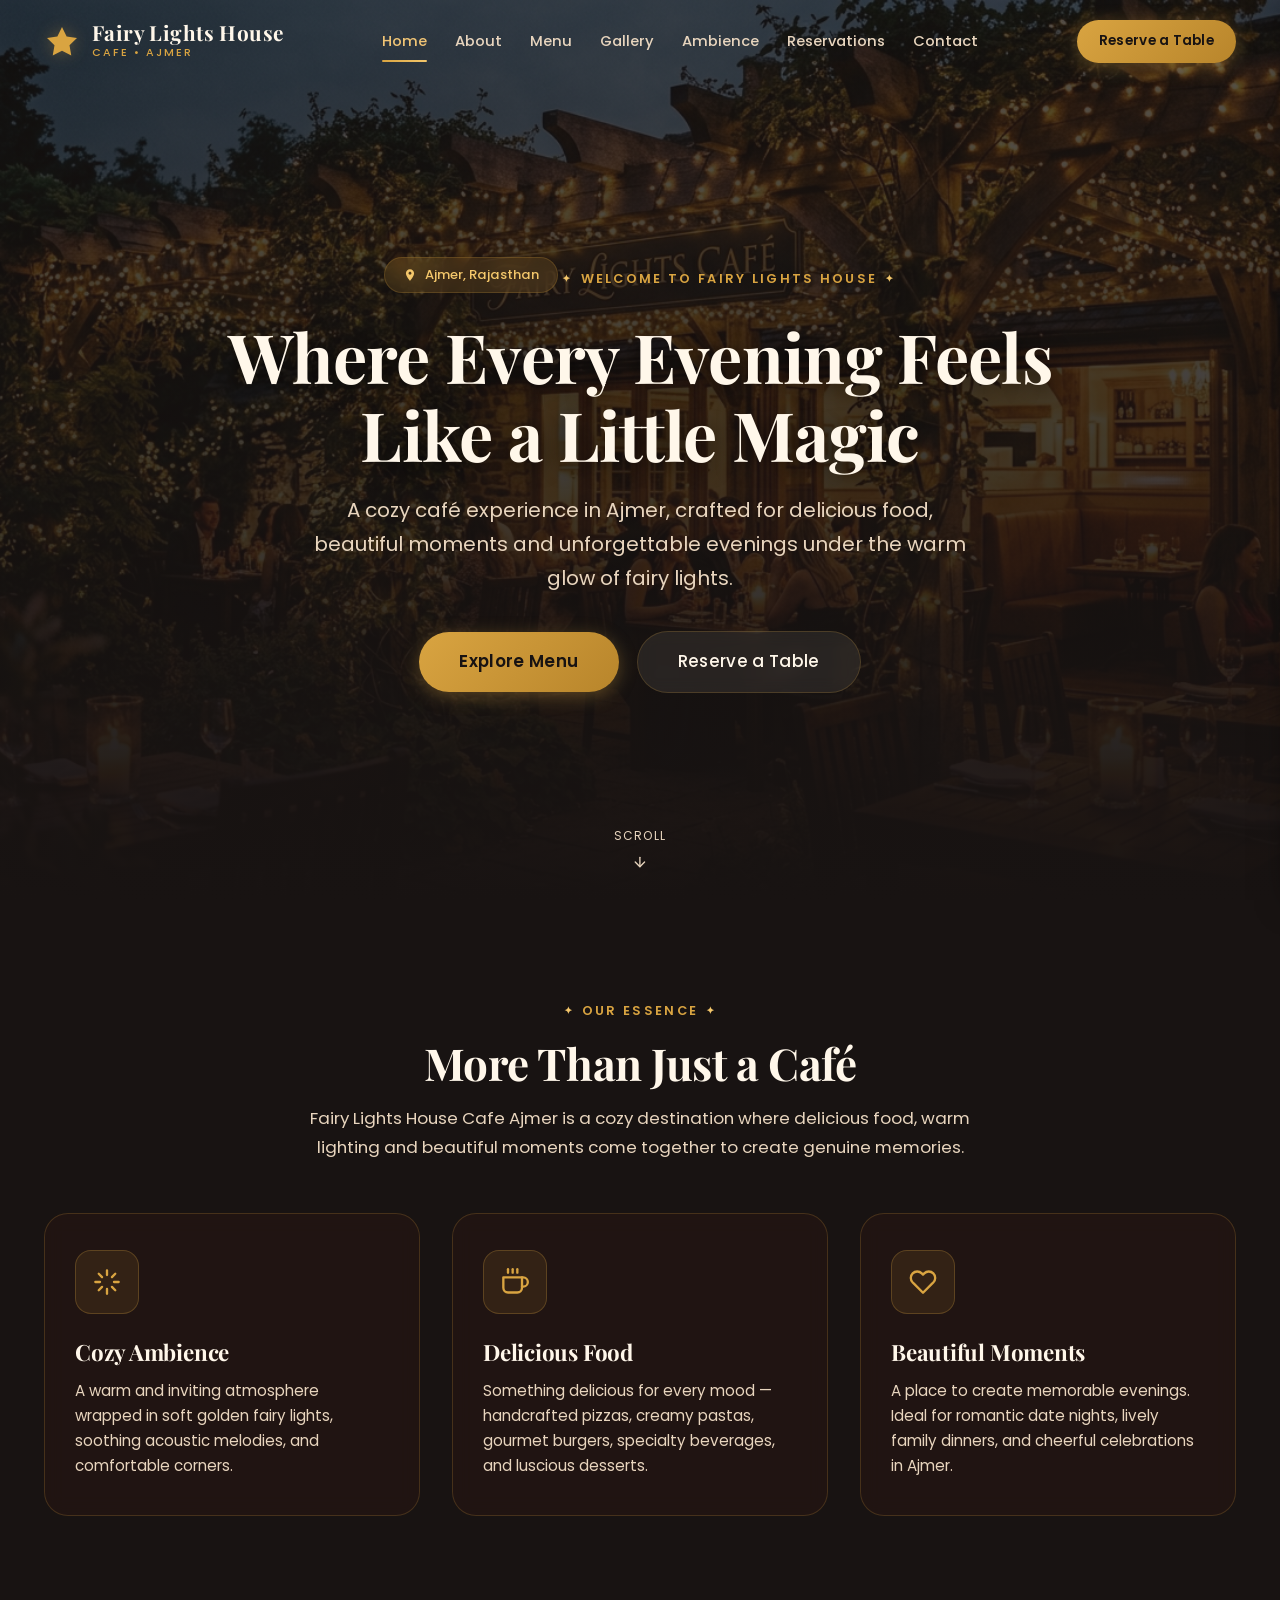
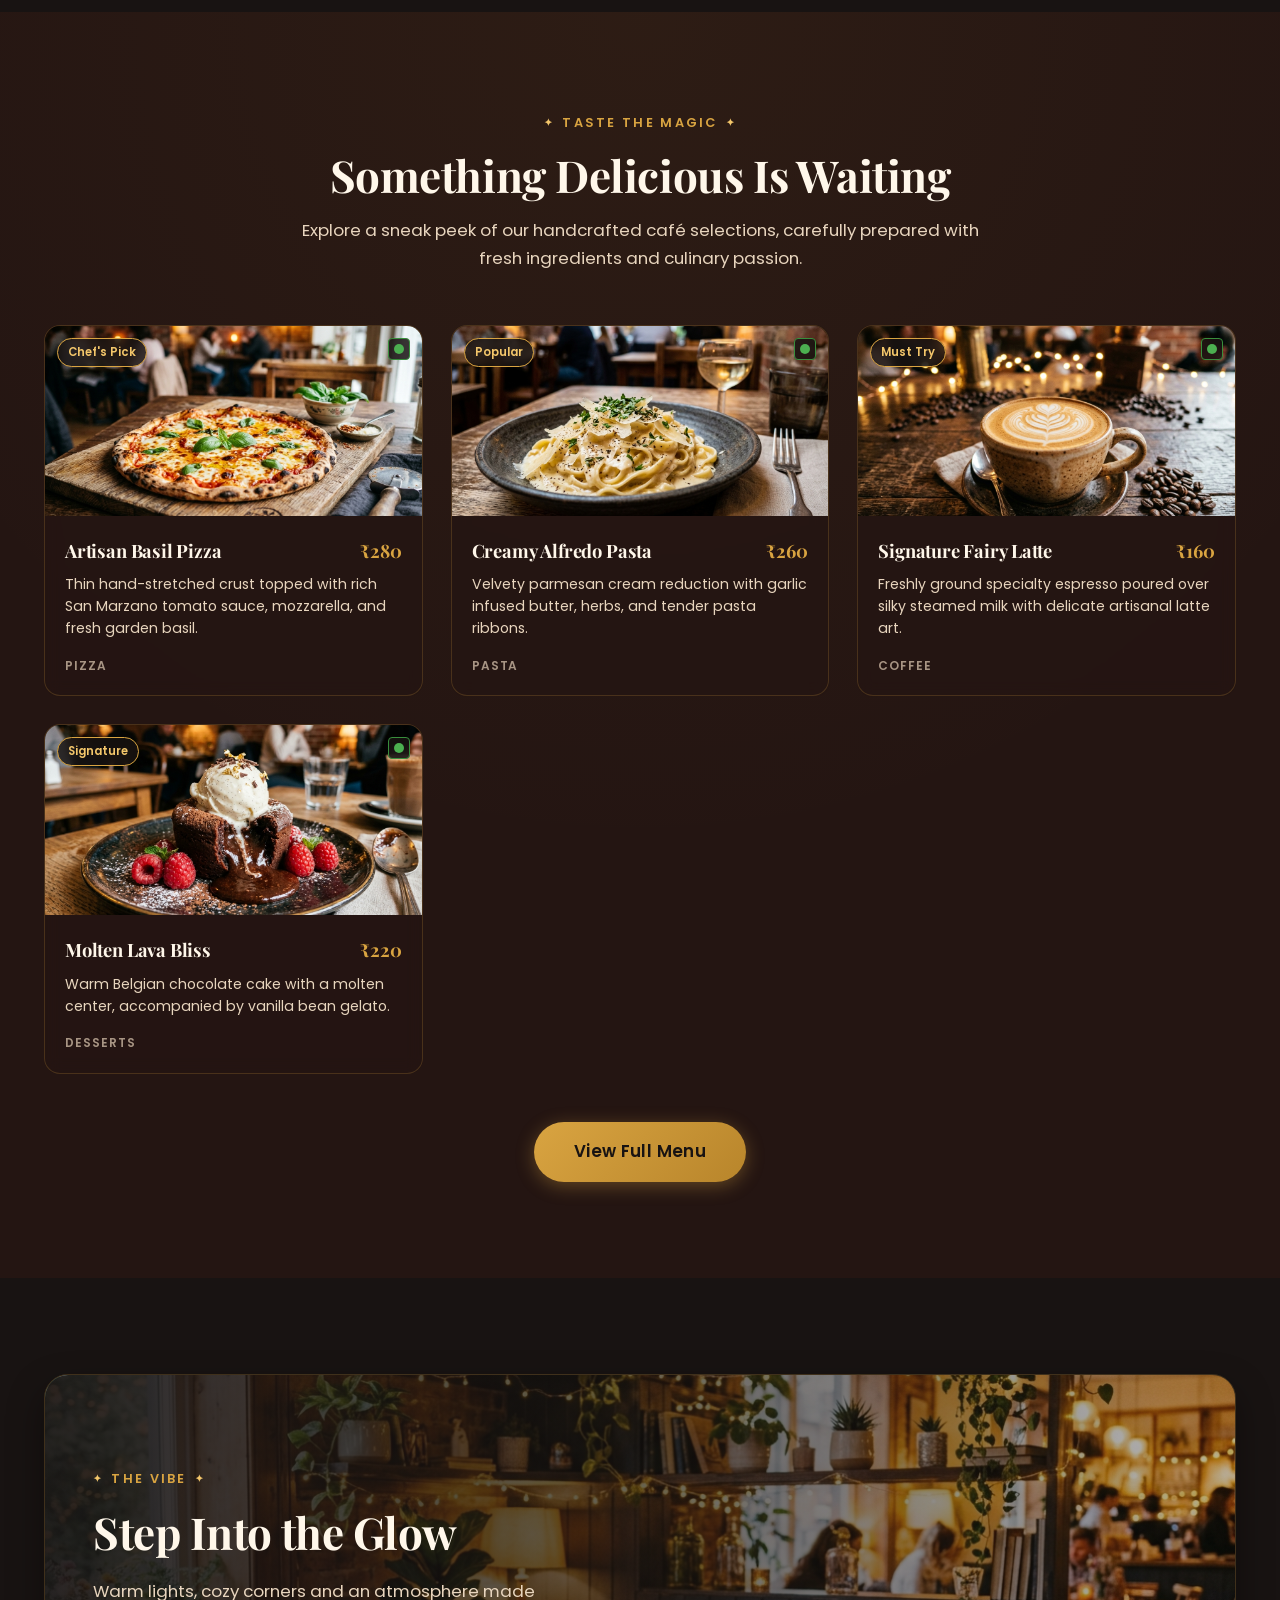
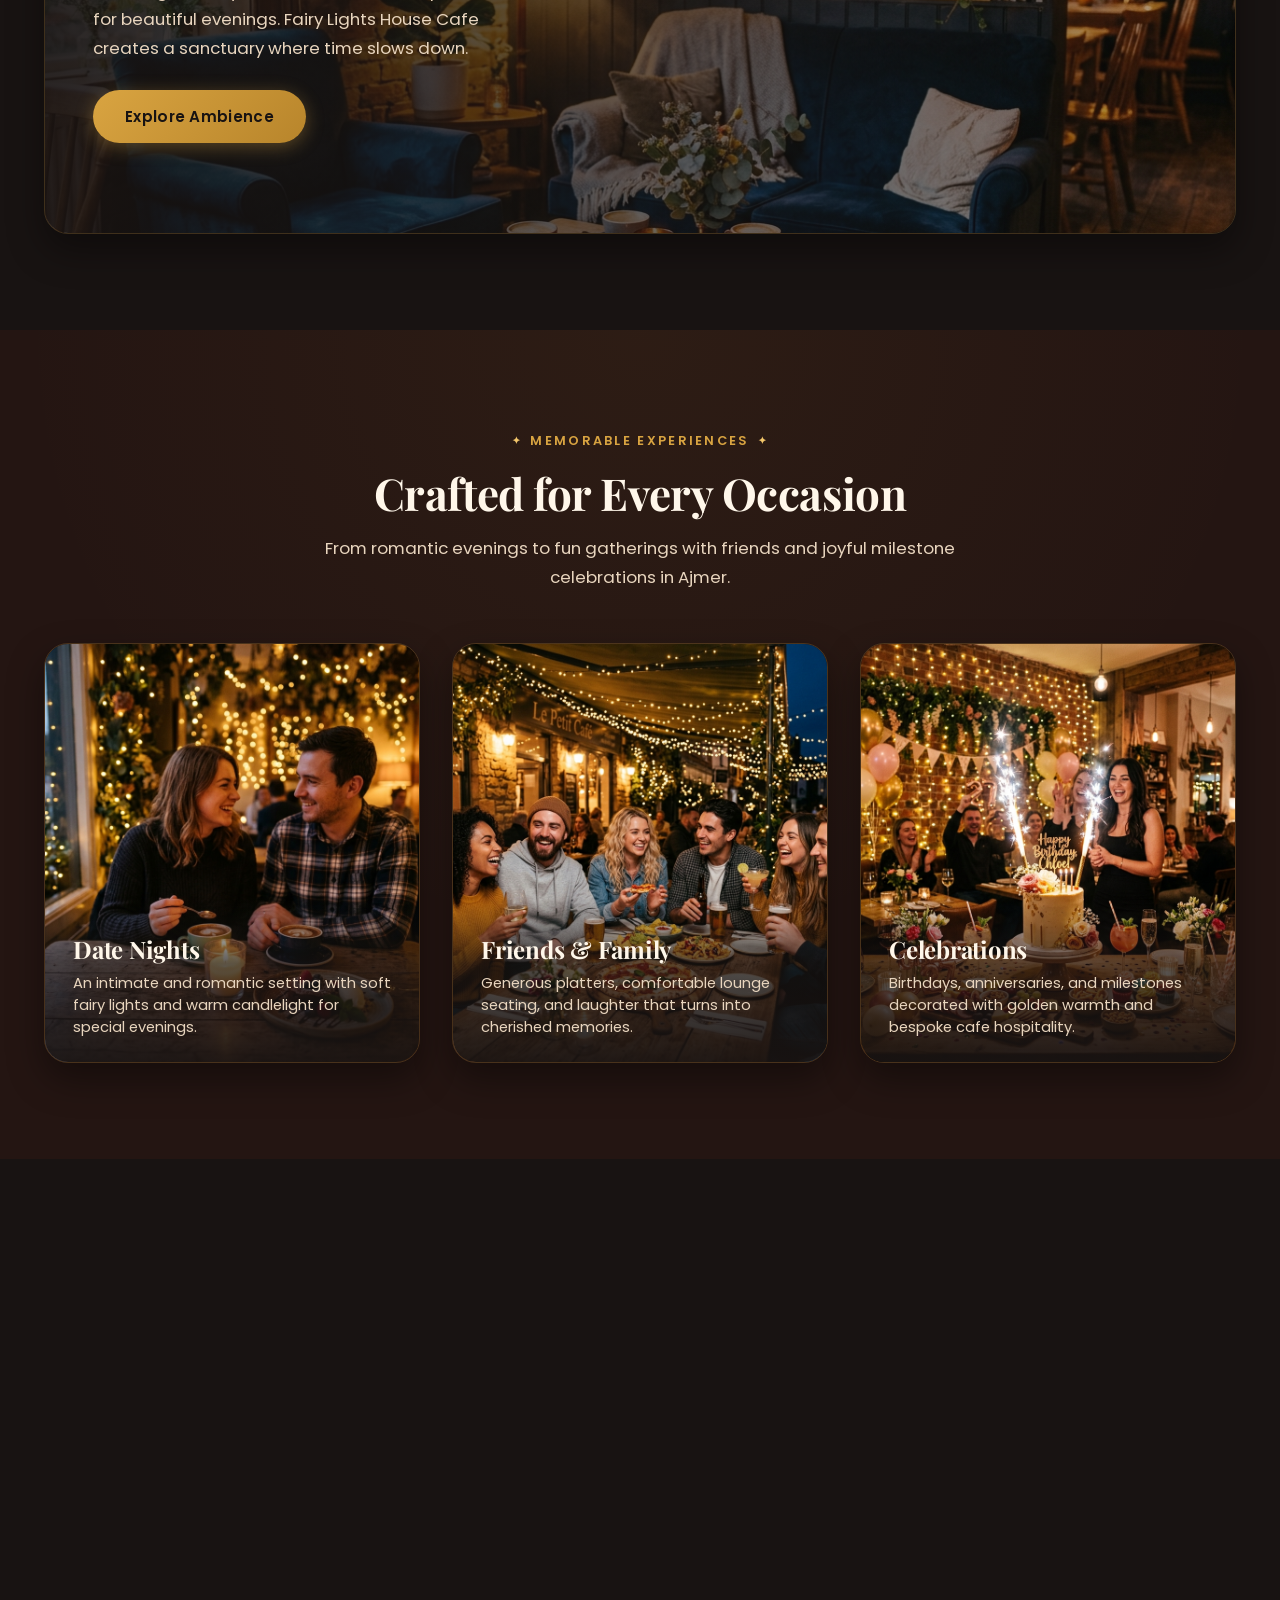
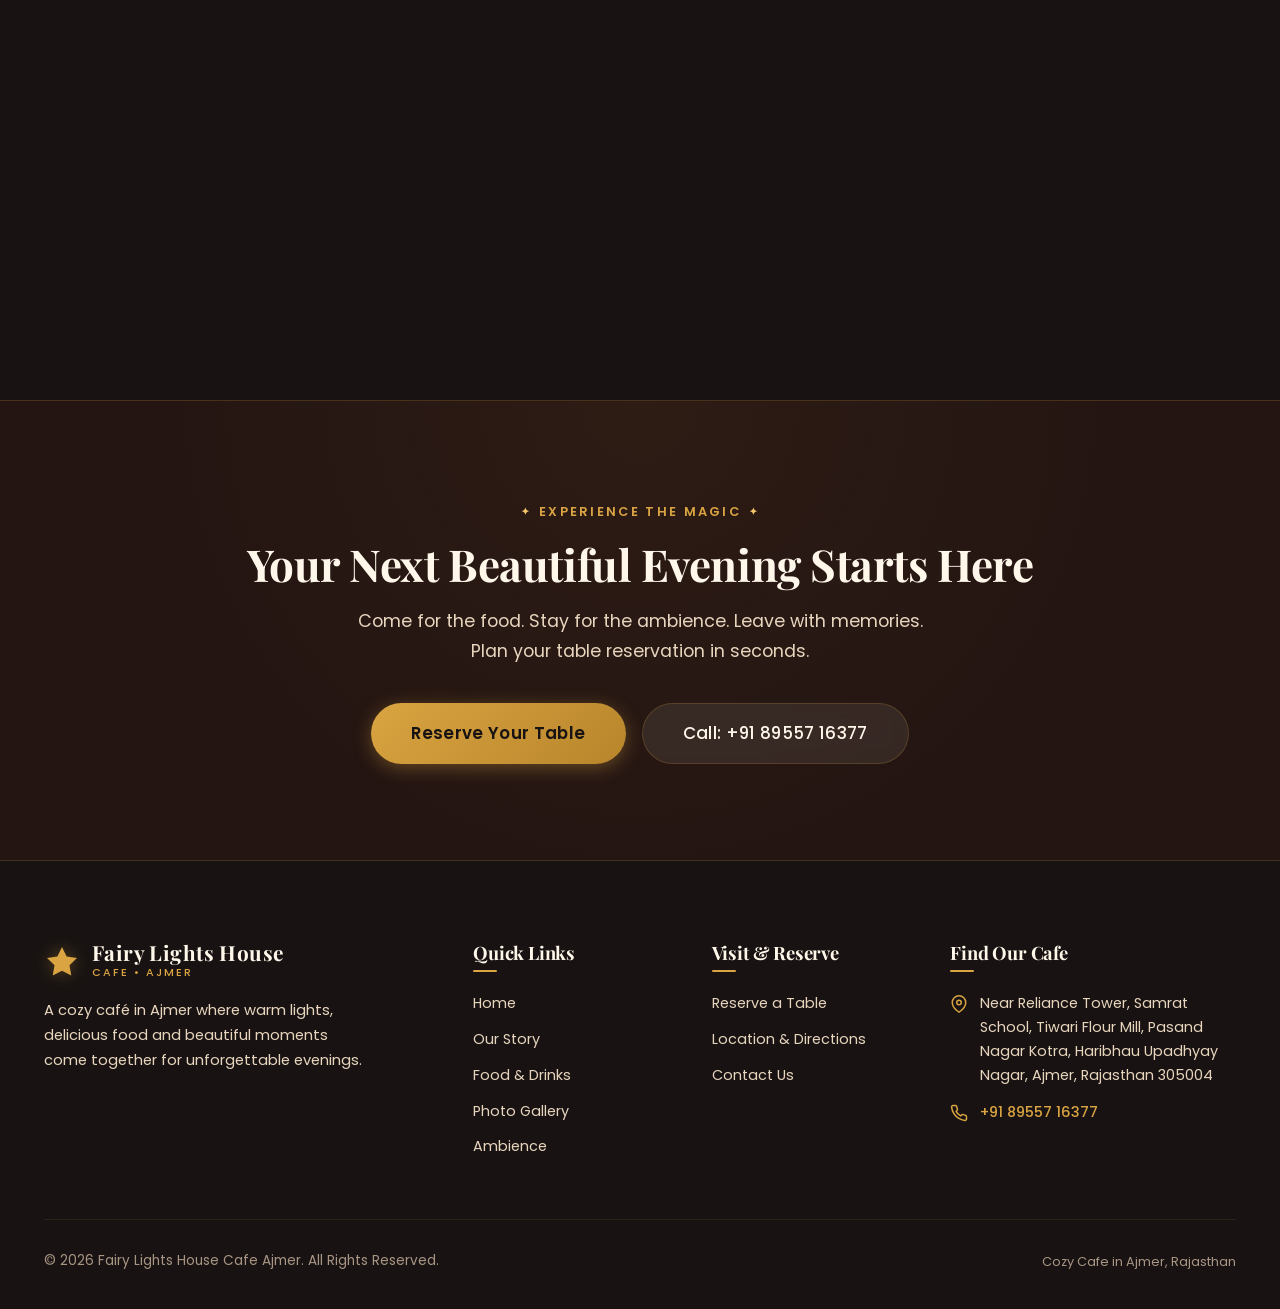
==== index.html @ 4ab5065c "Add files via upload" ====
<!DOCTYPE html>
<html lang="en">
<head>
    <meta charset="UTF-8">
    <meta name="viewport" content="width=device-width, initial-scale=1.0">
    <title>Fairy Lights House Cafe Ajmer | Cozy Cafe in Ajmer</title>
    <meta name="description" content="Welcome to Fairy Lights House Cafe Ajmer. A cozy, romantic cafe in Ajmer offering warm fairy light ambience, delicious artisan food, specialty coffee, and unforgettable evenings.">
    <link rel="canonical" href="https://fairylightscafe.example.com/">
    
    <!-- Open Graph Tags -->
    <meta property="og:type" content="website">
    <meta property="og:title" content="Fairy Lights House Cafe Ajmer | Cozy Cafe in Ajmer">
    <meta property="og:description" content="Where every evening feels like magic. Enjoy delicious food, specialty coffee and warm fairy lights in Ajmer, Rajasthan.">
    <meta property="og:image" content="assets/images/hero-cafe.jpg">
    <meta property="og:url" content="https://fairylightscafe.example.com/">

    <!-- Stylesheet -->
    <link rel="stylesheet" href="css/style.css">

    <!-- Schema.org JSON-LD Structured Data -->
    <script type="application/ld+json">
    {
      "@context": "https://schema.org",
      "@type": "CafeOrCoffeeShop",
      "name": "Fairy Lights House Cafe Ajmer",
      "telephone": "+918955716377",
      "image": "assets/images/hero-cafe.jpg",
      "address": {
        "@type": "PostalAddress",
        "streetAddress": "Near Reliance Tower, Samrat School, Tiwari Flour Mill, Pasand Nagar Kotra, Haribhau Upadhyay Nagar",
        "addressLocality": "Ajmer",
        "addressRegion": "Rajasthan",
        "postalCode": "305004",
        "addressCountry": "IN"
      },
      "servesCuisine": ["Cafe", "Italian", "Continental", "Fast Food", "Beverages"],
      "priceRange": "$$"
    }
    </script>
</head>
<body>

    <!-- Ambient Fairy Lights Particle Canvas -->
    <canvas id="fairyLightsCanvas" class="fairy-light-canvas"></canvas>

    <!-- Global Navigation -->
    <header>
        <nav class="navbar" aria-label="Main Navigation">
            <div class="container nav-container">
                <a href="index.html" class="nav-brand" aria-label="Fairy Lights House Cafe Home">
                    <svg class="nav-logo-icon" viewBox="0 0 24 24" fill="currentColor">
                        <path d="M12 2L15.09 8.26L22 9.27L17 14.14L18.18 21.02L12 17.77L5.82 21.02L7 14.14L2 9.27L8.91 8.26L12 2Z"/>
                    </svg>
                    <div class="nav-brand-text">
                        <span class="nav-brand-title">Fairy Lights House</span>
                        <span class="nav-brand-subtitle">Cafe • Ajmer</span>
                    </div>
                </a>

                <div class="nav-menu">
                    <a href="index.html" class="nav-link active">Home</a>
                    <a href="about.html" class="nav-link">About</a>
                    <a href="menu.html" class="nav-link">Menu</a>
                    <a href="gallery.html" class="nav-link">Gallery</a>
                    <a href="ambience.html" class="nav-link">Ambience</a>
                    <a href="reservations.html" class="nav-link">Reservations</a>
                    <a href="contact.html" class="nav-link">Contact</a>
                </div>

                <div class="nav-actions">
                    <a href="reservations.html" class="btn btn-primary btn-sm">Reserve a Table</a>
                    <button class="nav-toggle" aria-label="Toggle navigation menu" aria-expanded="false">
                        <span></span>
                    </button>
                </div>
            </div>
        </nav>
    </header>

    <!-- Mobile Drawer Overlay & Menu -->
    <div class="mobile-nav-overlay" aria-hidden="true"></div>
    <div class="mobile-nav" role="dialog" aria-label="Mobile Menu">
        <div class="mobile-nav-links">
            <a href="index.html" class="mobile-nav-link active">Home</a>
            <a href="about.html" class="mobile-nav-link">About</a>
            <a href="menu.html" class="mobile-nav-link">Menu</a>
            <a href="gallery.html" class="mobile-nav-link">Gallery</a>
            <a href="ambience.html" class="mobile-nav-link">Ambience</a>
            <a href="reservations.html" class="mobile-nav-link">Reservations</a>
            <a href="contact.html" class="mobile-nav-link">Contact</a>
            <a href="location.html" class="mobile-nav-link">Find Us</a>
        </div>
        <div class="mobile-nav-cta">
            <a href="reservations.html" class="btn btn-primary" style="width: 100%;">Reserve a Table</a>
            <a href="tel:+918955716377" class="btn btn-secondary" style="width: 100%;">Call: +91 89557 16377</a>
        </div>
    </div>

    <!-- MAIN CONTENT -->
    <main id="main-content">
        <!-- Cinematic Hero -->
        <section class="hero" style="background-image: url('assets/images/hero-cafe.jpg');">
            <div class="hero-overlay"></div>
            <div class="container hero-content">
                <div class="hero-location-pill reveal">
                    <svg width="14" height="14" viewBox="0 0 24 24" fill="currentColor"><path d="M12 2C8.13 2 5 5.13 5 9c0 5.25 7 13 7 13s7-7.75 7-13c0-3.87-3.13-7-7-7zm0 9.5c-1.38 0-2.5-1.12-2.5-2.5s1.12-2.5 2.5-2.5 2.5 1.12 2.5 2.5-1.12 2.5-2.5 2.5z"/></svg>
                    Ajmer, Rajasthan
                </div>
                <div class="section-tag reveal reveal-delay-1">WELCOME TO FAIRY LIGHTS HOUSE</div>
                <h1 class="hero-title reveal reveal-delay-2">Where Every Evening Feels Like a Little Magic</h1>
                <p class="hero-desc reveal reveal-delay-3">
                    A cozy café experience in Ajmer, crafted for delicious food, beautiful moments and unforgettable evenings under the warm glow of fairy lights.
                </p>
                <div class="hero-buttons reveal reveal-delay-3">
                    <a href="menu.html" class="btn btn-primary btn-lg">Explore Menu</a>
                    <a href="reservations.html" class="btn btn-secondary btn-lg">Reserve a Table</a>
                </div>
            </div>
            <div class="hero-scroll-down">
                <span>Scroll</span>
                <svg width="16" height="16" viewBox="0 0 24 24" fill="none" stroke="currentColor" stroke-width="2" stroke-linecap="round" stroke-linejoin="round"><line x1="12" y1="5" x2="12" y2="19"></line><polyline points="19 12 12 19 5 12"></polyline></svg>
            </div>
        </section>

        <!-- Introduction Section -->
        <section class="section section-dark">
            <div class="container">
                <div class="section-header reveal">
                    <div class="section-tag">OUR ESSENCE</div>
                    <h2>More Than Just a Café</h2>
                    <p>
                        Fairy Lights House Cafe Ajmer is a cozy destination where delicious food, warm lighting and beautiful moments come together to create genuine memories.
                    </p>
                </div>

                <div class="grid-3">
                    <div class="feature-card reveal">
                        <div class="feature-icon-wrapper">
                            <svg width="28" height="28" viewBox="0 0 24 24" fill="none" stroke="currentColor" stroke-width="2" stroke-linecap="round" stroke-linejoin="round"><path d="M12 2v4M12 18v4M4.93 4.93l2.83 2.83M16.24 16.24l2.83 2.83M2 12h4M18 12h4M4.93 19.07l2.83-2.83M16.24 7.76l2.83-2.83"/></svg>
                        </div>
                        <h3 class="feature-title">Cozy Ambience</h3>
                        <p class="feature-desc">A warm and inviting atmosphere wrapped in soft golden fairy lights, soothing acoustic melodies, and comfortable corners.</p>
                    </div>

                    <div class="feature-card reveal reveal-delay-1">
                        <div class="feature-icon-wrapper">
                            <svg width="28" height="28" viewBox="0 0 24 24" fill="none" stroke="currentColor" stroke-width="2" stroke-linecap="round" stroke-linejoin="round"><path d="M18 8h1a4 4 0 0 1 0 8h-1"></path><path d="M2 8h16v9a4 4 0 0 1-4 4H6a4 4 0 0 1-4-4V8z"></path><line x1="6" y1="1" x2="6" y2="4"></line><line x1="10" y1="1" x2="10" y2="4"></line><line x1="14" y1="1" x2="14" y2="4"></line></svg>
                        </div>
                        <h3 class="feature-title">Delicious Food</h3>
                        <p class="feature-desc">Something delicious for every mood — handcrafted pizzas, creamy pastas, gourmet burgers, specialty beverages, and luscious desserts.</p>
                    </div>

                    <div class="feature-card reveal reveal-delay-2">
                        <div class="feature-icon-wrapper">
                            <svg width="28" height="28" viewBox="0 0 24 24" fill="none" stroke="currentColor" stroke-width="2" stroke-linecap="round" stroke-linejoin="round"><path d="M20.84 4.61a5.5 5.5 0 0 0-7.78 0L12 5.67l-1.06-1.06a5.5 5.5 0 0 0-7.78 7.78l1.06 1.06L12 21.23l7.78-7.78 1.06-1.06a5.5 5.5 0 0 0 0-7.78z"></path></svg>
                        </div>
                        <h3 class="feature-title">Beautiful Moments</h3>
                        <p class="feature-desc">A place to create memorable evenings. Ideal for romantic date nights, lively family dinners, and cheerful celebrations in Ajmer.</p>
                    </div>
                </div>
            </div>
        </section>

        <!-- Featured Menu Preview -->
        <section class="section section-alt">
            <div class="container">
                <div class="section-header reveal">
                    <div class="section-tag">TASTE THE MAGIC</div>
                    <h2>Something Delicious Is Waiting</h2>
                    <p>Explore a sneak peek of our handcrafted café selections, carefully prepared with fresh ingredients and culinary passion.</p>
                </div>

                <div class="menu-grid">
                    <!-- Featured Item 1 -->
                    <div class="menu-card reveal">
                        <div class="menu-card-img-wrapper">
                            <img src="assets/images/pizza.jpg" alt="Artisan Margherita Pizza" loading="lazy">
                            <span class="menu-card-badge">Chef's Pick</span>
                            <span class="veg-indicator" title="Vegetarian"></span>
                        </div>
                        <div class="menu-card-body">
                            <div class="menu-card-header">
                                <h3 class="menu-card-title">Artisan Basil Pizza</h3>
                                <span class="menu-card-price">₹280</span>
                            </div>
                            <p class="menu-card-desc">Thin hand-stretched crust topped with rich San Marzano tomato sauce, mozzarella, and fresh garden basil.</p>
                            <span class="menu-card-category">Pizza</span>
                        </div>
                    </div>

                    <!-- Featured Item 2 -->
                    <div class="menu-card reveal reveal-delay-1">
                        <div class="menu-card-img-wrapper">
                            <img src="assets/images/pasta.jpg" alt="Creamy Alfredo Fettuccine" loading="lazy">
                            <span class="menu-card-badge">Popular</span>
                            <span class="veg-indicator" title="Vegetarian"></span>
                        </div>
                        <div class="menu-card-body">
                            <div class="menu-card-header">
                                <h3 class="menu-card-title">Creamy Alfredo Pasta</h3>
                                <span class="menu-card-price">₹260</span>
                            </div>
                            <p class="menu-card-desc">Velvety parmesan cream reduction with garlic infused butter, herbs, and tender pasta ribbons.</p>
                            <span class="menu-card-category">Pasta</span>
                        </div>
                    </div>

                    <!-- Featured Item 3 -->
                    <div class="menu-card reveal reveal-delay-2">
                        <div class="menu-card-img-wrapper">
                            <img src="assets/images/coffee.jpg" alt="Signature Espresso Latte" loading="lazy">
                            <span class="menu-card-badge">Must Try</span>
                            <span class="veg-indicator" title="Vegetarian"></span>
                        </div>
                        <div class="menu-card-body">
                            <div class="menu-card-header">
                                <h3 class="menu-card-title">Signature Fairy Latte</h3>
                                <span class="menu-card-price">₹160</span>
                            </div>
                            <p class="menu-card-desc">Freshly ground specialty espresso poured over silky steamed milk with delicate artisanal latte art.</p>
                            <span class="menu-card-category">Coffee</span>
                        </div>
                    </div>

                    <!-- Featured Item 4 -->
                    <div class="menu-card reveal reveal-delay-3">
                        <div class="menu-card-img-wrapper">
                            <img src="assets/images/dessert.jpg" alt="Molten Chocolate Lava Cake" loading="lazy">
                            <span class="menu-card-badge">Signature</span>
                            <span class="veg-indicator" title="Vegetarian"></span>
                        </div>
                        <div class="menu-card-body">
                            <div class="menu-card-header">
                                <h3 class="menu-card-title">Molten Lava Bliss</h3>
                                <span class="menu-card-price">₹220</span>
                            </div>
                            <p class="menu-card-desc">Warm Belgian chocolate cake with a molten center, accompanied by vanilla bean gelato.</p>
                            <span class="menu-card-category">Desserts</span>
                        </div>
                    </div>
                </div>

                <div style="text-align: center; margin-top: 48px;" class="reveal">
                    <a href="menu.html" class="btn btn-primary btn-lg">View Full Menu</a>
                </div>
            </div>
        </section>

        <!-- Cinematic Ambience Spotlight -->
        <section class="section section-dark">
            <div class="container">
                <div class="ambience-spotlight reveal">
                    <div class="ambience-spotlight-bg">
                        <img src="assets/images/cozy-corner.jpg" alt="Cozy evening fairy lights corner in Fairy Lights House Cafe" loading="lazy">
                    </div>
                    <div class="ambience-spotlight-overlay"></div>
                    <div class="ambience-spotlight-content">
                        <div class="section-tag">THE VIBE</div>
                        <h2>Step Into the Glow</h2>
                        <p style="margin: 18px 0 28px; font-size: 1.05rem;">
                            Warm lights, cozy corners and an atmosphere made for beautiful evenings. Fairy Lights House Cafe creates a sanctuary where time slows down.
                        </p>
                        <a href="ambience.html" class="btn btn-primary">Explore Ambience</a>
                    </div>
                </div>
            </div>
        </section>

        <!-- Special Moments Section -->
        <section class="section section-alt">
            <div class="container">
                <div class="section-header reveal">
                    <div class="section-tag">MEMORABLE EXPERIENCES</div>
                    <h2>Crafted for Every Occasion</h2>
                    <p>From romantic evenings to fun gatherings with friends and joyful milestone celebrations in Ajmer.</p>
                </div>

                <div class="grid-3">
                    <div class="moment-card reveal">
                        <img src="assets/images/date-night.jpg" alt="Romantic date night at Fairy Lights House Cafe Ajmer" loading="lazy">
                        <div class="moment-card-overlay">
                            <h3 class="moment-card-title">Date Nights</h3>
                            <p class="moment-card-desc">An intimate and romantic setting with soft fairy lights and warm candlelight for special evenings.</p>
                        </div>
                    </div>

                    <div class="moment-card reveal reveal-delay-1">
                        <img src="assets/images/friends-cafe.jpg" alt="Friends gathering at Fairy Lights House Cafe" loading="lazy">
                        <div class="moment-card-overlay">
                            <h3 class="moment-card-title">Friends & Family</h3>
                            <p class="moment-card-desc">Generous platters, comfortable lounge seating, and laughter that turns into cherished memories.</p>
                        </div>
                    </div>

                    <div class="moment-card reveal reveal-delay-2">
                        <img src="assets/images/celebration.jpg" alt="Celebrations and birthdays at Fairy Lights House Cafe" loading="lazy">
                        <div class="moment-card-overlay">
                            <h3 class="moment-card-title">Celebrations</h3>
                            <p class="moment-card-desc">Birthdays, anniversaries, and milestones decorated with golden warmth and bespoke cafe hospitality.</p>
                        </div>
                    </div>
                </div>
            </div>
        </section>

        <!-- Testimonial Carousel -->
        <section class="section section-dark">
            <div class="container">
                <div class="section-header reveal">
                    <div class="section-tag">COMMUNITY PRAISE</div>
                    <h2>Loved By Our Guests</h2>
                    <p>Sample reviews from our warm community of cafe lovers and evening visitors in Ajmer.</p>
                </div>

                <div class="testimonial-carousel reveal">
                    <div class="testimonial-track">
                        <!-- Slide 1 -->
                        <div class="testimonial-slide">
                            <div class="testimonial-card">
                                <div class="testimonial-stars">★★★★★</div>
                                <blockquote class="testimonial-quote">
                                    "The fairy lights create such a magical vibe at night! One of the most photogenic and peaceful cafes near Kotra in Ajmer. The pasta and latte were top notch."
                                </blockquote>
                                <div class="testimonial-author">Aarav Sharma</div>
                                <div class="testimonial-role">Local Guest • Ajmer</div>
                            </div>
                        </div>

                        <!-- Slide 2 -->
                        <div class="testimonial-slide">
                            <div class="testimonial-card">
                                <div class="testimonial-stars">★★★★★</div>
                                <blockquote class="testimonial-quote">
                                    "We celebrated our anniversary here and the cozy corners with glowing lights made it truly memorable. Warm hospitality and delicious thin crust pizza!"
                                </blockquote>
                                <div class="testimonial-author">Pooja & Rohan Mehta</div>
                                <div class="testimonial-role">Celebration Guests</div>
                            </div>
                        </div>

                        <!-- Slide 3 -->
                        <div class="testimonial-slide">
                            <div class="testimonial-card">
                                <div class="testimonial-stars">★★★★★</div>
                                <blockquote class="testimonial-quote">
                                    "Finally a cafe in Ajmer that gets both the aesthetic and the food right. Perfect for long conversations over mocktails and warm desserts."
                                </blockquote>
                                <div class="testimonial-author">Simran Rathore</div>
                                <div class="testimonial-role">Coffee Enthusiast</div>
                            </div>
                        </div>
                    </div>

                    <div class="testimonial-controls">
                        <button class="carousel-btn prev" aria-label="Previous review">
                            <svg width="18" height="18" viewBox="0 0 24 24" fill="none" stroke="currentColor" stroke-width="2" stroke-linecap="round" stroke-linejoin="round"><polyline points="15 18 9 12 15 6"></polyline></svg>
                        </button>
                        <div class="carousel-dots"></div>
                        <button class="carousel-btn next" aria-label="Next review">
                            <svg width="18" height="18" viewBox="0 0 24 24" fill="none" stroke="currentColor" stroke-width="2" stroke-linecap="round" stroke-linejoin="round"><polyline points="9 18 15 12 9 6"></polyline></svg>
                        </button>
                    </div>
                </div>
            </div>
        </section>

        <!-- Final Reservation CTA Section -->
        <section class="section section-alt" style="text-align: center; border-top: 1px solid var(--border-subtle);">
            <div class="container reveal">
                <div class="section-tag">EXPERIENCE THE MAGIC</div>
                <h2 style="margin-bottom: 16px;">Your Next Beautiful Evening Starts Here</h2>
                <p style="max-width: 600px; margin: 0 auto 36px; font-size: 1.1rem;">
                    Come for the food. Stay for the ambience. Leave with memories. Plan your table reservation in seconds.
                </p>
                <div style="display: flex; justify-content: center; gap: 16px; flex-wrap: wrap;">
                    <a href="reservations.html" class="btn btn-primary btn-lg">Reserve Your Table</a>
                    <a href="tel:+918955716377" class="btn btn-secondary btn-lg">Call: +91 89557 16377</a>
                </div>
            </div>
        </section>
    </main>

    <!-- Global Footer -->
    <footer class="footer">
        <div class="container">
            <div class="footer-grid">
                <div class="footer-brand">
                    <a href="index.html" class="nav-brand" style="margin-bottom: 16px;">
                        <svg class="nav-logo-icon" viewBox="0 0 24 24" fill="currentColor">
                            <path d="M12 2L15.09 8.26L22 9.27L17 14.14L18.18 21.02L12 17.77L5.82 21.02L7 14.14L2 9.27L8.91 8.26L12 2Z"/>
                        </svg>
                        <div class="nav-brand-text">
                            <span class="nav-brand-title">Fairy Lights House</span>
                            <span class="nav-brand-subtitle">Cafe • Ajmer</span>
                        </div>
                    </a>
                    <p>
                        A cozy café in Ajmer where warm lights, delicious food and beautiful moments come together for unforgettable evenings.
                    </p>
                </div>

                <div class="footer-col">
                    <h4>Quick Links</h4>
                    <div class="footer-links">
                        <a href="index.html" class="footer-link">Home</a>
                        <a href="about.html" class="footer-link">Our Story</a>
                        <a href="menu.html" class="footer-link">Food & Drinks</a>
                        <a href="gallery.html" class="footer-link">Photo Gallery</a>
                        <a href="ambience.html" class="footer-link">Ambience</a>
                    </div>
                </div>

                <div class="footer-col">
                    <h4>Visit & Reserve</h4>
                    <div class="footer-links">
                        <a href="reservations.html" class="footer-link">Reserve a Table</a>
                        <a href="location.html" class="footer-link">Location & Directions</a>
                        <a href="contact.html" class="footer-link">Contact Us</a>
                    </div>
                </div>

                <div class="footer-col">
                    <h4>Find Our Cafe</h4>
                    <div class="footer-contact-item">
                        <svg width="18" height="18" viewBox="0 0 24 24" fill="none" stroke="currentColor" stroke-width="2" stroke-linecap="round" stroke-linejoin="round"><path d="M21 10c0 7-9 13-9 13s-9-6-9-13a9 9 0 0 1 18 0z"></path><circle cx="12" cy="10" r="3"></circle></svg>
                        <span>Near Reliance Tower, Samrat School, Tiwari Flour Mill, Pasand Nagar Kotra, Haribhau Upadhyay Nagar, Ajmer, Rajasthan 305004</span>
                    </div>
                    <div class="footer-contact-item">
                        <svg width="18" height="18" viewBox="0 0 24 24" fill="none" stroke="currentColor" stroke-width="2" stroke-linecap="round" stroke-linejoin="round"><path d="M22 16.92v3a2 2 0 0 1-2.18 2 19.79 19.79 0 0 1-8.63-3.07 19.5 19.5 0 0 1-6-6 19.79 19.79 0 0 1-3.07-8.67A2 2 0 0 1 4.11 2h3a2 2 0 0 1 2 1.72 12.84 12.84 0 0 0 .7 2.81 2 2 0 0 1-.45 2.11L8.09 9.91a16 16 0 0 0 6 6l1.27-1.27a2 2 0 0 1 2.11-.45 12.84 12.84 0 0 0 2.81.7A2 2 0 0 1 22 16.92z"></path></svg>
                        <a href="tel:+918955716377" style="color: var(--gold); font-weight: 500;">+91 89557 16377</a>
                    </div>
                </div>
            </div>

            <div class="footer-bottom">
                <div>© 2026 Fairy Lights House Cafe Ajmer. All Rights Reserved.</div>
                <div style="font-size: 0.8rem;">Cozy Cafe in Ajmer, Rajasthan</div>
            </div>
        </div>
    </footer>

    <!-- Fixed Floating Mobile Action Bar (<768px) -->
    <aside class="mobile-action-bar" aria-label="Quick Actions">
        <div class="mobile-action-grid">
            <a href="tel:+918955716377" class="mobile-action-btn">
                <svg viewBox="0 0 24 24" fill="none" stroke="currentColor" stroke-width="2" stroke-linecap="round" stroke-linejoin="round"><path d="M22 16.92v3a2 2 0 0 1-2.18 2 19.79 19.79 0 0 1-8.63-3.07 19.5 19.5 0 0 1-6-6 19.79 19.79 0 0 1-3.07-8.67A2 2 0 0 1 4.11 2h3a2 2 0 0 1 2 1.72 12.84 12.84 0 0 0 .7 2.81 2 2 0 0 1-.45 2.11L8.09 9.91a16 16 0 0 0 6 6l1.27-1.27a2 2 0 0 1 2.11-.45 12.84 12.84 0 0 0 2.81.7A2 2 0 0 1 22 16.92z"></path></svg>
                <span>Call</span>
            </a>
            <a href="https://www.google.com/maps/search/?api=1&query=Near+Reliance+Tower+Samrat+School+Tiwari+Flour+Mill+Pasand+Nagar+Kotra+Haribhau+Upadhyay+Nagar+Ajmer+Rajasthan+305004+India" target="_blank" rel="noopener noreferrer" class="mobile-action-btn">
                <svg viewBox="0 0 24 24" fill="none" stroke="currentColor" stroke-width="2" stroke-linecap="round" stroke-linejoin="round"><polygon points="3 11 22 2 13 21 11 13 3 11"></polygon></svg>
                <span>Directions</span>
            </a>
            <a href="reservations.html" class="mobile-action-btn reserve-btn">
                <svg viewBox="0 0 24 24" fill="none" stroke="currentColor" stroke-width="2" stroke-linecap="round" stroke-linejoin="round"><rect x="3" y="4" width="18" height="18" rx="2" ry="2"></rect><line x1="16" y1="2" x2="16" y2="6"></line><line x1="8" y1="2" x2="8" y2="6"></line><line x1="3" y1="10" x2="21" y2="10"></line></svg>
                <span>Reserve</span>
            </a>
        </div>
    </aside>

    <!-- Main Script -->
    <script src="js/main.js"></script>
</body>
</html>
---- css/style.css ----
/* ==========================================================================
   FAIRY LIGHTS HOUSE CAFE AJMER — OFFICIAL STYLESHEET
   Warm • Elegant • Cozy • Premium • Magical
   ========================================================================== */

@import url('https://fonts.googleapis.com/css2?family=Playfair+Display:ital,wght@0,400;0,600;0,700;0,800;1,400;1,600&family=Poppins:wght@300;400;500;600;700&display=swap');

/* --- DESIGN TOKENS --- */
:root {
    --espresso: #241512;
    --chocolate: #3A211B;
    --cream: #FFF7EA;
    --gold: #D9A441;
    --gold-glow: rgba(217, 164, 65, 0.35);
    --gold-light: #F0C475;
    --amber: #F4C76B;
    --beige: #E8D5BE;
    --charcoal: #181312;
    --charcoal-glass: rgba(24, 19, 18, 0.88);
    --white: #FFFFFF;
    
    /* Semantic mappings */
    --bg-primary: #181312;
    --bg-surface: #241512;
    --bg-elevated: #3A211B;
    --bg-card: rgba(36, 21, 18, 0.72);
    --border-subtle: rgba(217, 164, 65, 0.2);
    --border-hover: rgba(217, 164, 65, 0.55);
    --text-primary: #FFF7EA;
    --text-muted: #E8D5BE;
    --text-dim: #A89584;
    
    /* Typography */
    --font-heading: 'Playfair Display', Georgia, serif;
    --font-body: 'Poppins', -apple-system, BlinkMacSystemFont, 'Segoe UI', Roboto, sans-serif;
    
    /* Layout */
    --container-max: 1240px;
    --header-height: 84px;
    --radius-sm: 8px;
    --radius-md: 16px;
    --radius-lg: 24px;
    --radius-full: 9999px;
    
    /* Shadows & Transitions */
    --shadow-warm: 0 10px 30px -10px rgba(0, 0, 0, 0.5), 0 0 20px rgba(217, 164, 65, 0.08);
    --shadow-glow: 0 0 25px rgba(244, 199, 107, 0.25);
    --shadow-card: 0 16px 36px rgba(0, 0, 0, 0.4);
    --transition-fast: 0.2s cubic-bezier(0.4, 0, 0.2, 1);
    --transition-smooth: 0.4s cubic-bezier(0.16, 1, 0.3, 1);
    --transition-bounce: 0.5s cubic-bezier(0.34, 1.56, 0.64, 1);
}

/* --- RESET & GLOBAL STYLES --- */
*, *::before, *::after {
    margin: 0;
    padding: 0;
    box-sizing: border-box;
}

html {
    scroll-behavior: smooth;
    font-size: 16px;
    background-color: var(--charcoal);
    color: var(--text-primary);
    -webkit-font-smoothing: antialiased;
    -moz-osx-font-smoothing: grayscale;
}

body {
    font-family: var(--font-body);
    font-weight: 400;
    line-height: 1.65;
    background-color: var(--charcoal);
    color: var(--text-primary);
    overflow-x: hidden;
    min-height: 100vh;
    display: flex;
    flex-direction: column;
}

body.menu-open {
    overflow: hidden;
}

img {
    max-width: 100%;
    height: auto;
    display: block;
    object-fit: cover;
}

a {
    color: inherit;
    text-decoration: none;
    transition: color var(--transition-fast);
}

button, input, select, textarea {
    font-family: inherit;
    font-size: inherit;
    color: inherit;
}

button {
    cursor: pointer;
    border: none;
    background: none;
    outline: none;
}

ul, ol {
    list-style: none;
}

/* --- TYPOGRAPHY HIERARCHY --- */
h1, h2, h3, h4, h5, h6 {
    font-family: var(--font-heading);
    font-weight: 700;
    line-height: 1.25;
    color: var(--cream);
    letter-spacing: -0.01em;
}

h1 { font-size: clamp(2.25rem, 5vw, 3.75rem); }
h2 { font-size: clamp(1.85rem, 3.8vw, 2.75rem); }
h3 { font-size: clamp(1.35rem, 2.5vw, 1.85rem); }
h4 { font-size: 1.25rem; }

p {
    color: var(--text-muted);
    font-size: 1rem;
    line-height: 1.7;
}

.text-gold { color: var(--gold); }
.text-amber { color: var(--amber); }
.text-cream { color: var(--cream); }
.text-muted { color: var(--text-muted); }
.text-dim { color: var(--text-dim); }

.section-tag {
    display: inline-flex;
    align-items: center;
    gap: 8px;
    font-family: var(--font-body);
    font-size: 0.8rem;
    font-weight: 600;
    text-transform: uppercase;
    letter-spacing: 0.18em;
    color: var(--gold);
    margin-bottom: 14px;
}

.section-tag::before,
.section-tag::after {
    content: "✦";
    font-size: 0.65rem;
    color: var(--amber);
}

.section-header {
    text-align: center;
    max-width: 680px;
    margin: 0 auto 52px;
}

.section-header p {
    margin-top: 14px;
    font-size: 1.05rem;
}

/* --- CONTAINER & LAYOUT --- */
.container {
    width: 100%;
    max-width: var(--container-max);
    margin: 0 auto;
    padding: 0 24px;
}

.section {
    padding: 96px 0;
    position: relative;
    z-index: 1;
}

.section-alt {
    background-color: var(--espresso);
    background-image: radial-gradient(circle at 50% 0%, rgba(217, 164, 65, 0.05) 0%, transparent 60%);
}

.section-dark {
    background-color: var(--charcoal);
}

/* --- FAIRY LIGHT AMBIENT PARTICLES & GLOW --- */
.fairy-light-canvas {
    position: fixed;
    top: 0;
    left: 0;
    width: 100%;
    height: 100%;
    pointer-events: none;
    z-index: 0;
    opacity: 0.75;
}

.bokeh-orb {
    position: absolute;
    border-radius: 50%;
    background: radial-gradient(circle, rgba(244, 199, 107, 0.15) 0%, rgba(217, 164, 65, 0.02) 60%, transparent 80%);
    filter: blur(40px);
    pointer-events: none;
    z-index: 0;
    animation: floatOrb 18s ease-in-out infinite alternate;
}

@keyframes floatOrb {
    0% { transform: translate(0, 0) scale(1); }
    50% { transform: translate(30px, -25px) scale(1.15); }
    100% { transform: translate(-20px, 20px) scale(0.95); }
}

/* --- BUTTONS & INTERACTION --- */
.btn {
    display: inline-flex;
    align-items: center;
    justify-content: center;
    gap: 10px;
    padding: 14px 32px;
    border-radius: var(--radius-full);
    font-weight: 500;
    font-size: 0.95rem;
    letter-spacing: 0.02em;
    text-transform: none;
    transition: all var(--transition-smooth);
    position: relative;
    overflow: hidden;
    z-index: 1;
}

.btn-primary {
    background: linear-gradient(135deg, var(--gold) 0%, #B8852B 100%);
    color: var(--charcoal);
    box-shadow: 0 4px 18px rgba(217, 164, 65, 0.35);
    font-weight: 600;
}

.btn-primary::before {
    content: '';
    position: absolute;
    top: 0;
    left: -100%;
    width: 100%;
    height: 100%;
    background: linear-gradient(90deg, transparent, rgba(255, 255, 255, 0.3), transparent);
    transition: left 0.6s ease;
    z-index: -1;
}

.btn-primary:hover {
    transform: translateY(-3px);
    box-shadow: 0 8px 25px rgba(217, 164, 65, 0.5), 0 0 15px rgba(244, 199, 107, 0.4);
    background: linear-gradient(135deg, var(--amber) 0%, var(--gold) 100%);
    color: var(--charcoal);
}

.btn-primary:hover::before {
    left: 100%;
}

.btn-secondary {
    background: rgba(255, 247, 234, 0.08);
    color: var(--cream);
    border: 1px solid var(--border-subtle);
    backdrop-filter: blur(8px);
}

.btn-secondary:hover {
    background: rgba(217, 164, 65, 0.15);
    border-color: var(--gold);
    color: var(--amber);
    transform: translateY(-3px);
    box-shadow: 0 6px 20px rgba(0, 0, 0, 0.3);
}

.btn-outline {
    background: transparent;
    color: var(--cream);
    border: 1px solid var(--border-subtle);
}

.btn-outline:hover {
    border-color: var(--gold);
    color: var(--gold);
    background: rgba(217, 164, 65, 0.08);
}

.btn-sm {
    padding: 10px 22px;
    font-size: 0.85rem;
}

.btn-lg {
    padding: 16px 40px;
    font-size: 1.05rem;
}

.btn-icon {
    width: 44px;
    height: 44px;
    padding: 0;
    border-radius: 50%;
}

/* --- NAVBAR --- */
.navbar {
    position: fixed;
    top: 0;
    left: 0;
    width: 100%;
    height: var(--header-height);
    z-index: 1000;
    transition: background-color var(--transition-smooth), backdrop-filter var(--transition-smooth), border-color var(--transition-smooth), height var(--transition-smooth), box-shadow var(--transition-smooth);
    background-color: transparent;
    border-bottom: 1px solid transparent;
}

.navbar.scrolled {
    background-color: var(--charcoal-glass);
    backdrop-filter: blur(16px);
    -webkit-backdrop-filter: blur(16px);
    border-bottom: 1px solid var(--border-subtle);
    height: 74px;
    box-shadow: 0 10px 30px rgba(0, 0, 0, 0.4);
}

.nav-container {
    height: 100%;
    display: flex;
    align-items: center;
    justify-content: space-between;
}

.nav-brand {
    display: flex;
    align-items: center;
    gap: 12px;
    text-decoration: none;
    z-index: 1002;
}

.nav-logo-icon {
    width: 36px;
    height: 36px;
    color: var(--gold);
    filter: drop-shadow(0 0 8px var(--gold-glow));
    transition: transform var(--transition-bounce);
}

.nav-brand:hover .nav-logo-icon {
    transform: rotate(12deg) scale(1.08);
}

.nav-brand-text {
    display: flex;
    flex-direction: column;
}

.nav-brand-title {
    font-family: var(--font-heading);
    font-size: 1.3rem;
    font-weight: 700;
    color: var(--cream);
    line-height: 1.1;
    letter-spacing: 0.02em;
}

.nav-brand-subtitle {
    font-size: 0.68rem;
    font-weight: 500;
    color: var(--gold);
    letter-spacing: 0.18em;
    text-transform: uppercase;
}

.nav-menu {
    display: flex;
    align-items: center;
    gap: 28px;
}

.nav-link {
    font-size: 0.92rem;
    font-weight: 500;
    color: var(--beige);
    position: relative;
    padding: 8px 0;
    transition: color var(--transition-fast);
}

.nav-link::after {
    content: '';
    position: absolute;
    bottom: 0;
    left: 0;
    width: 0;
    height: 2px;
    background: linear-gradient(90deg, var(--gold), var(--amber));
    border-radius: 2px;
    transition: width var(--transition-smooth);
}

.nav-link:hover,
.nav-link.active {
    color: var(--gold-light);
}

.nav-link:hover::after,
.nav-link.active::after {
    width: 100%;
}

.nav-actions {
    display: flex;
    align-items: center;
    gap: 16px;
}

.nav-toggle {
    display: none;
    width: 44px;
    height: 44px;
    border-radius: var(--radius-sm);
    background: rgba(255, 247, 234, 0.05);
    border: 1px solid var(--border-subtle);
    color: var(--cream);
    align-items: center;
    justify-content: center;
    z-index: 1002;
}

.nav-toggle span {
    display: block;
    width: 22px;
    height: 2px;
    background-color: var(--cream);
    border-radius: 2px;
    transition: all var(--transition-smooth);
    position: relative;
}

.nav-toggle span::before,
.nav-toggle span::after {
    content: '';
    position: absolute;
    width: 22px;
    height: 2px;
    background-color: var(--cream);
    border-radius: 2px;
    transition: all var(--transition-smooth);
}

.nav-toggle span::before { top: -7px; }
.nav-toggle span::after { bottom: -7px; }

.nav-toggle.open span {
    background-color: transparent;
}
.nav-toggle.open span::before {
    top: 0;
    transform: rotate(45deg);
    background-color: var(--gold);
}
.nav-toggle.open span::after {
    bottom: 0;
    transform: rotate(-45deg);
    background-color: var(--gold);
}

/* Mobile Drawer */
.mobile-nav-overlay {
    position: fixed;
    top: 0;
    left: 0;
    width: 100%;
    height: 100%;
    background: rgba(0, 0, 0, 0.7);
    backdrop-filter: blur(8px);
    z-index: 1000;
    opacity: 0;
    visibility: hidden;
    transition: opacity var(--transition-smooth), visibility var(--transition-smooth);
}

.mobile-nav-overlay.open {
    opacity: 1;
    visibility: visible;
}

.mobile-nav {
    position: fixed;
    top: 0;
    right: -320px;
    width: 300px;
    max-width: 85%;
    height: 100%;
    background: var(--espresso);
    border-left: 1px solid var(--border-subtle);
    z-index: 1001;
    display: flex;
    flex-direction: column;
    padding: 96px 28px 36px;
    transition: right var(--transition-smooth);
    box-shadow: -10px 0 30px rgba(0, 0, 0, 0.5);
    overflow-y: auto;
}

.mobile-nav.open {
    right: 0;
}

.mobile-nav-links {
    display: flex;
    flex-direction: column;
    gap: 18px;
    margin-bottom: 32px;
}

.mobile-nav-link {
    font-size: 1.15rem;
    font-weight: 500;
    color: var(--cream);
    display: flex;
    align-items: center;
    justify-content: space-between;
    padding-bottom: 12px;
    border-bottom: 1px solid rgba(217, 164, 65, 0.1);
}

.mobile-nav-link.active,
.mobile-nav-link:hover {
    color: var(--gold);
}

.mobile-nav-cta {
    margin-top: auto;
    display: flex;
    flex-direction: column;
    gap: 12px;
}

/* --- HERO SECTION --- */
.hero {
    position: relative;
    min-height: 100vh;
    display: flex;
    align-items: center;
    justify-content: center;
    padding: 140px 0 90px;
    background-size: cover;
    background-position: center;
    background-repeat: no-repeat;
    overflow: hidden;
}

.hero-overlay {
    position: absolute;
    top: 0;
    left: 0;
    width: 100%;
    height: 100%;
    background: linear-gradient(180deg, 
        rgba(24, 19, 18, 0.72) 0%, 
        rgba(24, 19, 18, 0.84) 60%, 
        var(--charcoal) 100%
    );
    z-index: 1;
}

.hero-content {
    position: relative;
    z-index: 2;
    text-align: center;
    max-width: 880px;
    margin: 0 auto;
}

.hero-location-pill {
    display: inline-flex;
    align-items: center;
    gap: 8px;
    padding: 6px 18px;
    background: rgba(217, 164, 65, 0.15);
    border: 1px solid var(--border-subtle);
    border-radius: var(--radius-full);
    font-size: 0.82rem;
    font-weight: 500;
    color: var(--amber);
    margin-bottom: 24px;
    backdrop-filter: blur(8px);
}

.hero-title {
    font-size: clamp(2.5rem, 5.8vw, 4.25rem);
    line-height: 1.15;
    margin-bottom: 20px;
    color: var(--cream);
    text-shadow: 0 4px 20px rgba(0, 0, 0, 0.6);
}

.hero-desc {
    font-size: clamp(1.05rem, 2vw, 1.25rem);
    color: var(--beige);
    max-width: 660px;
    margin: 0 auto 36px;
    line-height: 1.7;
}

.hero-buttons {
    display: flex;
    align-items: center;
    justify-content: center;
    flex-wrap: wrap;
    gap: 18px;
}

.hero-scroll-down {
    position: absolute;
    bottom: 30px;
    left: 50%;
    transform: translateX(-50%);
    z-index: 2;
    display: flex;
    flex-direction: column;
    align-items: center;
    gap: 8px;
    color: var(--beige);
    font-size: 0.75rem;
    letter-spacing: 0.1em;
    text-transform: uppercase;
    animation: bounceDown 2.2s infinite ease-in-out;
}

@keyframes bounceDown {
    0%, 20%, 50%, 80%, 100% { transform: translate(-50%, 0); }
    40% { transform: translate(-50%, -10px); }
    60% { transform: translate(-50%, -5px); }
}

/* Page Header / Subpage Hero */
.page-hero {
    position: relative;
    padding: 160px 0 80px;
    text-align: center;
    background-color: var(--espresso);
    background-image: radial-gradient(circle at 50% 30%, rgba(217, 164, 65, 0.12) 0%, transparent 70%);
    border-bottom: 1px solid var(--border-subtle);
    overflow: hidden;
}

.page-hero .section-tag {
    margin-bottom: 12px;
}

.page-hero h1 {
    margin-bottom: 16px;
}

.page-hero p {
    font-size: 1.15rem;
    max-width: 640px;
    margin: 0 auto;
}

/* --- CARDS & GRID SYSTEMS --- */
.grid-3 {
    display: grid;
    grid-template-columns: repeat(3, 1fr);
    gap: 32px;
}

.grid-2 {
    display: grid;
    grid-template-columns: repeat(2, 1fr);
    gap: 36px;
}

.grid-4 {
    display: grid;
    grid-template-columns: repeat(4, 1fr);
    gap: 24px;
}

/* Feature Card */
.feature-card {
    background: var(--bg-card);
    border: 1px solid var(--border-subtle);
    border-radius: var(--radius-lg);
    padding: 36px 30px;
    transition: all var(--transition-smooth);
    position: relative;
    backdrop-filter: blur(10px);
    overflow: hidden;
}

.feature-card::before {
    content: '';
    position: absolute;
    top: 0;
    left: 0;
    width: 100%;
    height: 3px;
    background: linear-gradient(90deg, transparent, var(--gold), transparent);
    opacity: 0;
    transition: opacity var(--transition-smooth);
}

.feature-card:hover {
    transform: translateY(-8px);
    border-color: var(--border-hover);
    box-shadow: var(--shadow-card), var(--shadow-glow);
    background: rgba(45, 28, 24, 0.85);
}

.feature-card:hover::before {
    opacity: 1;
}

.feature-icon-wrapper {
    width: 64px;
    height: 64px;
    border-radius: var(--radius-md);
    background: rgba(217, 164, 65, 0.1);
    border: 1px solid rgba(217, 164, 65, 0.25);
    display: flex;
    align-items: center;
    justify-content: center;
    color: var(--gold);
    margin-bottom: 24px;
    transition: transform var(--transition-smooth), background-color var(--transition-smooth);
}

.feature-card:hover .feature-icon-wrapper {
    transform: scale(1.1) rotate(5deg);
    background: var(--gold);
    color: var(--charcoal);
}

.feature-title {
    font-size: 1.4rem;
    margin-bottom: 12px;
    color: var(--cream);
}

.feature-desc {
    color: var(--text-muted);
    font-size: 0.95rem;
    line-height: 1.65;
}

/* Image Showcase Card */
.moment-card {
    position: relative;
    border-radius: var(--radius-lg);
    overflow: hidden;
    height: 420px;
    border: 1px solid var(--border-subtle);
    box-shadow: var(--shadow-card);
    transition: all var(--transition-smooth);
}

.moment-card img {
    width: 100%;
    height: 100%;
    object-fit: cover;
    transition: transform 0.8s cubic-bezier(0.16, 1, 0.3, 1);
}

.moment-card-overlay {
    position: absolute;
    bottom: 0;
    left: 0;
    width: 100%;
    padding: 36px 28px 24px;
    background: linear-gradient(0deg, rgba(24, 19, 18, 0.95) 0%, rgba(24, 19, 18, 0.7) 60%, transparent 100%);
    z-index: 2;
    transition: transform var(--transition-smooth);
}

.moment-card:hover {
    transform: translateY(-6px);
    border-color: var(--gold);
    box-shadow: var(--shadow-warm), var(--shadow-glow);
}

.moment-card:hover img {
    transform: scale(1.08);
}

.moment-card-title {
    font-size: 1.5rem;
    margin-bottom: 8px;
    color: var(--cream);
}

.moment-card-desc {
    color: var(--beige);
    font-size: 0.92rem;
    line-height: 1.5;
}

/* Ambience Cinematic Spotlight Banner */
.ambience-spotlight {
    position: relative;
    border-radius: var(--radius-lg);
    overflow: hidden;
    min-height: 460px;
    display: flex;
    align-items: center;
    border: 1px solid var(--border-subtle);
    box-shadow: var(--shadow-card);
}

.ambience-spotlight-bg {
    position: absolute;
    top: 0;
    left: 0;
    width: 100%;
    height: 100%;
    z-index: 1;
}

.ambience-spotlight-bg img {
    width: 100%;
    height: 100%;
    object-fit: cover;
}

.ambience-spotlight-overlay {
    position: absolute;
    top: 0;
    left: 0;
    width: 100%;
    height: 100%;
    background: linear-gradient(90deg, rgba(24, 19, 18, 0.92) 0%, rgba(24, 19, 18, 0.6) 60%, rgba(24, 19, 18, 0.3) 100%);
    z-index: 2;
}

.ambience-spotlight-content {
    position: relative;
    z-index: 3;
    max-width: 540px;
    padding: 48px;
}

/* --- MENU SECTION & CARDS --- */
.menu-filter-bar {
    display: flex;
    align-items: center;
    justify-content: center;
    flex-wrap: wrap;
    gap: 10px;
    margin-bottom: 44px;
}

.filter-btn {
    padding: 9px 20px;
    border-radius: var(--radius-full);
    font-size: 0.88rem;
    font-weight: 500;
    color: var(--text-muted);
    background: rgba(255, 247, 234, 0.05);
    border: 1px solid var(--border-subtle);
    transition: all var(--transition-fast);
}

.filter-btn:hover {
    color: var(--cream);
    border-color: var(--gold);
    background: rgba(217, 164, 65, 0.1);
}

.filter-btn.active {
    background: var(--gold);
    color: var(--charcoal);
    font-weight: 600;
    border-color: var(--gold);
    box-shadow: 0 4px 14px rgba(217, 164, 65, 0.3);
}

.menu-grid {
    display: grid;
    grid-template-columns: repeat(auto-fill, minmax(280px, 1fr));
    gap: 28px;
}

.menu-card {
    background: var(--bg-card);
    border: 1px solid var(--border-subtle);
    border-radius: var(--radius-md);
    overflow: hidden;
    transition: all var(--transition-smooth);
    display: flex;
    flex-direction: column;
    backdrop-filter: blur(8px);
}

.menu-card:hover {
    transform: translateY(-6px);
    border-color: var(--border-hover);
    box-shadow: var(--shadow-card), 0 0 20px rgba(217, 164, 65, 0.12);
}

.menu-card-img-wrapper {
    position: relative;
    height: 190px;
    overflow: hidden;
}

.menu-card-img-wrapper img {
    width: 100%;
    height: 100%;
    object-fit: cover;
    transition: transform 0.6s ease;
}

.menu-card:hover .menu-card-img-wrapper img {
    transform: scale(1.08);
}

.menu-card-badge {
    position: absolute;
    top: 12px;
    left: 12px;
    padding: 4px 10px;
    background: rgba(24, 19, 18, 0.8);
    border: 1px solid var(--gold);
    border-radius: var(--radius-full);
    font-size: 0.72rem;
    font-weight: 600;
    color: var(--amber);
    backdrop-filter: blur(6px);
}

.veg-indicator {
    position: absolute;
    top: 12px;
    right: 12px;
    width: 22px;
    height: 22px;
    background: rgba(24, 19, 18, 0.85);
    border: 1px solid #388e3c;
    border-radius: 4px;
    display: flex;
    align-items: center;
    justify-content: center;
    backdrop-filter: blur(6px);
}

.veg-indicator::after {
    content: '';
    width: 10px;
    height: 10px;
    background: #4caf50;
    border-radius: 50%;
}

.menu-card-body {
    padding: 20px;
    display: flex;
    flex-direction: column;
    flex-grow: 1;
}

.menu-card-header {
    display: flex;
    align-items: baseline;
    justify-content: space-between;
    gap: 12px;
    margin-bottom: 8px;
}

.menu-card-title {
    font-size: 1.15rem;
    color: var(--cream);
}

.menu-card-price {
    font-family: var(--font-heading);
    font-size: 1.15rem;
    font-weight: 700;
    color: var(--gold);
    white-space: nowrap;
}

.menu-card-desc {
    font-size: 0.88rem;
    color: var(--text-muted);
    line-height: 1.55;
    margin-bottom: 16px;
    flex-grow: 1;
}

.menu-card-category {
    font-size: 0.75rem;
    font-weight: 600;
    color: var(--text-dim);
    text-transform: uppercase;
    letter-spacing: 0.08em;
}

/* --- GALLERY & LIGHTBOX --- */
.gallery-grid {
    display: grid;
    grid-template-columns: repeat(auto-fill, minmax(320px, 1fr));
    gap: 24px;
}

.gallery-item {
    position: relative;
    border-radius: var(--radius-md);
    overflow: hidden;
    aspect-ratio: 4 / 3;
    cursor: pointer;
    border: 1px solid var(--border-subtle);
    transition: all var(--transition-smooth);
}

.gallery-item img {
    width: 100%;
    height: 100%;
    object-fit: cover;
    transition: transform 0.6s ease;
}

.gallery-item-overlay {
    position: absolute;
    top: 0;
    left: 0;
    width: 100%;
    height: 100%;
    background: linear-gradient(0deg, rgba(24, 19, 18, 0.85) 0%, transparent 60%);
    opacity: 0;
    display: flex;
    align-items: flex-end;
    padding: 24px;
    transition: opacity var(--transition-fast);
}

.gallery-item-info h4 {
    font-size: 1.15rem;
    color: var(--cream);
    margin-bottom: 4px;
}

.gallery-item-info span {
    font-size: 0.78rem;
    color: var(--gold);
    text-transform: uppercase;
    letter-spacing: 0.1em;
}

.gallery-item:hover {
    transform: translateY(-4px);
    border-color: var(--gold);
    box-shadow: var(--shadow-card), 0 0 20px rgba(217, 164, 65, 0.2);
}

.gallery-item:hover img {
    transform: scale(1.06);
}

.gallery-item:hover .gallery-item-overlay {
    opacity: 1;
}

/* Lightbox Modal */
.lightbox-modal {
    position: fixed;
    top: 0;
    left: 0;
    width: 100%;
    height: 100%;
    background: rgba(10, 8, 8, 0.95);
    backdrop-filter: blur(14px);
    z-index: 2000;
    display: none;
    align-items: center;
    justify-content: center;
    opacity: 0;
    transition: opacity var(--transition-smooth);
}

.lightbox-modal.active {
    display: flex;
    opacity: 1;
}

.lightbox-container {
    position: relative;
    max-width: 90vw;
    max-height: 85vh;
    display: flex;
    flex-direction: column;
    align-items: center;
}

.lightbox-img {
    max-width: 100%;
    max-height: 75vh;
    border-radius: var(--radius-md);
    border: 1px solid var(--border-subtle);
    box-shadow: 0 20px 50px rgba(0, 0, 0, 0.8);
}

.lightbox-caption {
    margin-top: 16px;
    text-align: center;
}

.lightbox-title {
    font-size: 1.25rem;
    color: var(--cream);
}

.lightbox-category {
    font-size: 0.82rem;
    color: var(--gold);
    text-transform: uppercase;
    letter-spacing: 0.1em;
}

.lightbox-btn {
    position: absolute;
    width: 48px;
    height: 48px;
    border-radius: 50%;
    background: rgba(255, 247, 234, 0.1);
    border: 1px solid var(--border-subtle);
    color: var(--cream);
    display: flex;
    align-items: center;
    justify-content: center;
    font-size: 1.2rem;
    transition: all var(--transition-fast);
    z-index: 2005;
}

.lightbox-btn:hover {
    background: var(--gold);
    color: var(--charcoal);
    border-color: var(--gold);
    transform: scale(1.1);
}

.lightbox-close {
    top: 24px;
    right: 24px;
}

.lightbox-prev {
    left: 24px;
    top: 50%;
    transform: translateY(-50%);
}

.lightbox-next {
    right: 24px;
    top: 50%;
    transform: translateY(-50%);
}

/* --- TESTIMONIALS CAROUSEL --- */
.testimonial-carousel {
    max-width: 820px;
    margin: 0 auto;
    position: relative;
    overflow: hidden;
    padding: 20px 0;
}

.testimonial-track {
    display: flex;
    transition: transform var(--transition-smooth);
}

.testimonial-slide {
    min-width: 100%;
    padding: 0 16px;
    box-sizing: border-box;
}

.testimonial-card {
    background: var(--bg-card);
    border: 1px solid var(--border-subtle);
    border-radius: var(--radius-lg);
    padding: 44px 36px;
    text-align: center;
    backdrop-filter: blur(10px);
    box-shadow: var(--shadow-card);
}

.testimonial-stars {
    color: var(--gold);
    font-size: 1.1rem;
    letter-spacing: 4px;
    margin-bottom: 20px;
}

.testimonial-quote {
    font-family: var(--font-heading);
    font-style: italic;
    font-size: clamp(1.1rem, 2.2vw, 1.35rem);
    line-height: 1.65;
    color: var(--cream);
    margin-bottom: 24px;
}

.testimonial-author {
    font-weight: 600;
    color: var(--gold);
    font-size: 1rem;
}

.testimonial-role {
    font-size: 0.8rem;
    color: var(--text-dim);
}

.testimonial-controls {
    display: flex;
    align-items: center;
    justify-content: center;
    gap: 20px;
    margin-top: 32px;
}

.carousel-btn {
    width: 42px;
    height: 42px;
    border-radius: 50%;
    background: rgba(255, 247, 234, 0.06);
    border: 1px solid var(--border-subtle);
    color: var(--cream);
    display: flex;
    align-items: center;
    justify-content: center;
    transition: all var(--transition-fast);
}

.carousel-btn:hover {
    background: var(--gold);
    color: var(--charcoal);
    border-color: var(--gold);
}

.carousel-dots {
    display: flex;
    gap: 8px;
}

.carousel-dot {
    width: 10px;
    height: 10px;
    border-radius: 50%;
    background: rgba(255, 247, 234, 0.2);
    border: none;
    padding: 0;
    transition: all var(--transition-fast);
}

.carousel-dot.active {
    background: var(--gold);
    width: 28px;
    border-radius: var(--radius-full);
}

/* --- RESERVATIONS & FORMS --- */
.reservation-container {
    max-width: 860px;
    margin: 0 auto;
    background: var(--bg-card);
    border: 1px solid var(--border-subtle);
    border-radius: var(--radius-lg);
    padding: 48px;
    backdrop-filter: blur(12px);
    box-shadow: var(--shadow-card);
}

.form-grid {
    display: grid;
    grid-template-columns: repeat(2, 1fr);
    gap: 24px;
}

.form-group {
    display: flex;
    flex-direction: column;
    gap: 8px;
}

.form-group.full-width {
    grid-column: span 2;
}

.form-label {
    font-size: 0.88rem;
    font-weight: 500;
    color: var(--cream);
    display: flex;
    align-items: center;
    justify-content: space-between;
}

.form-label .required {
    color: var(--amber);
}

.form-control {
    width: 100%;
    padding: 13px 18px;
    background: rgba(24, 19, 18, 0.6);
    border: 1px solid var(--border-subtle);
    border-radius: var(--radius-sm);
    color: var(--cream);
    font-size: 0.95rem;
    transition: all var(--transition-fast);
}

.form-control:focus {
    outline: none;
    border-color: var(--gold);
    box-shadow: 0 0 0 3px rgba(217, 164, 65, 0.2);
    background: rgba(24, 19, 18, 0.9);
}

.form-control::placeholder {
    color: var(--text-dim);
}

select.form-control {
    appearance: none;
    background-image: url("data:image/svg+xml,%3Csvg xmlns='http://www.w3.org/2000/svg' width='16' height='16' viewBox='0 0 24 24' fill='none' stroke='%23D9A441' stroke-width='2' stroke-linecap='round' stroke-linejoin='round'%3E%3Cpolyline points='6 9 12 15 18 9'%3E%3C/polyline%3E%3C/svg%3E");
    background-repeat: no-repeat;
    background-position: right 16px center;
    padding-right: 44px;
}

select.form-control option {
    background-color: var(--espresso);
    color: var(--cream);
}

textarea.form-control {
    min-height: 110px;
    resize: vertical;
}

.form-error {
    font-size: 0.78rem;
    color: #ff6b6b;
    margin-top: 4px;
    display: none;
}

.form-control.is-invalid {
    border-color: #ff6b6b;
    background: rgba(255, 107, 107, 0.05);
}

.form-control.is-invalid + .form-error {
    display: block;
}

/* Success Card */
.reservation-success-card {
    display: none;
    text-align: center;
    padding: 30px 10px;
    animation: fadeInScale 0.5s ease-out forwards;
}

@keyframes fadeInScale {
    from { opacity: 0; transform: scale(0.95); }
    to { opacity: 1; transform: scale(1); }
}

.success-icon {
    width: 72px;
    height: 72px;
    border-radius: 50%;
    background: rgba(217, 164, 65, 0.15);
    border: 2px solid var(--gold);
    color: var(--gold);
    display: flex;
    align-items: center;
    justify-content: center;
    font-size: 2rem;
    margin: 0 auto 24px;
    box-shadow: var(--shadow-glow);
}

.success-reference-box {
    background: rgba(24, 19, 18, 0.7);
    border: 1px dashed var(--gold);
    border-radius: var(--radius-md);
    padding: 20px;
    max-width: 460px;
    margin: 24px auto 32px;
    text-align: left;
}

.reference-badge {
    display: inline-block;
    padding: 4px 12px;
    background: var(--gold);
    color: var(--charcoal);
    font-weight: 700;
    font-size: 0.85rem;
    border-radius: var(--radius-full);
    margin-bottom: 12px;
}

.success-detail-row {
    display: flex;
    justify-content: space-between;
    font-size: 0.9rem;
    padding: 6px 0;
    border-bottom: 1px solid rgba(217, 164, 65, 0.1);
}

.success-detail-row:last-child {
    border-bottom: none;
}

.success-status-pill {
    padding: 2px 8px;
    border-radius: var(--radius-full);
    font-size: 0.75rem;
    font-weight: 600;
    background: rgba(244, 199, 107, 0.15);
    color: var(--amber);
    border: 1px solid var(--amber);
}

/* --- CONTACT & LOCATION --- */
.contact-info-card {
    background: var(--bg-card);
    border: 1px solid var(--border-subtle);
    border-radius: var(--radius-lg);
    padding: 36px 28px;
    text-align: center;
    backdrop-filter: blur(10px);
    transition: all var(--transition-smooth);
    display: flex;
    flex-direction: column;
    align-items: center;
}

.contact-info-card:hover {
    transform: translateY(-6px);
    border-color: var(--gold);
    box-shadow: var(--shadow-card), var(--shadow-glow);
}

.contact-icon {
    width: 56px;
    height: 56px;
    border-radius: 50%;
    background: rgba(217, 164, 65, 0.12);
    border: 1px solid var(--border-subtle);
    color: var(--gold);
    display: flex;
    align-items: center;
    justify-content: center;
    margin-bottom: 20px;
}

.map-wrapper {
    position: relative;
    border-radius: var(--radius-lg);
    overflow: hidden;
    border: 1px solid var(--border-subtle);
    height: 440px;
    box-shadow: var(--shadow-card);
}

.map-wrapper iframe {
    width: 100%;
    height: 100%;
    border: 0;
}

/* --- FOOTER --- */
.footer {
    background-color: var(--charcoal);
    border-top: 1px solid var(--border-subtle);
    padding: 80px 0 36px;
    position: relative;
    z-index: 10;
    margin-top: auto;
}

.footer-grid {
    display: grid;
    grid-template-columns: 2fr 1fr 1fr 1.5fr;
    gap: 48px;
    margin-bottom: 60px;
}

.footer-brand p {
    margin-top: 16px;
    max-width: 320px;
    font-size: 0.92rem;
}

.footer-col h4 {
    font-size: 1.15rem;
    color: var(--cream);
    margin-bottom: 20px;
    position: relative;
    padding-bottom: 8px;
}

.footer-col h4::after {
    content: '';
    position: absolute;
    bottom: 0;
    left: 0;
    width: 24px;
    height: 2px;
    background: var(--gold);
    border-radius: 2px;
}

.footer-links {
    display: flex;
    flex-direction: column;
    gap: 12px;
}

.footer-link {
    font-size: 0.9rem;
    color: var(--text-muted);
    transition: color var(--transition-fast), transform var(--transition-fast);
    display: inline-block;
}

.footer-link:hover {
    color: var(--gold);
    transform: translateX(4px);
}

.footer-contact-item {
    display: flex;
    align-items: flex-start;
    gap: 12px;
    font-size: 0.9rem;
    color: var(--text-muted);
    margin-bottom: 14px;
}

.footer-contact-item svg {
    flex-shrink: 0;
    color: var(--gold);
    margin-top: 3px;
}

.footer-bottom {
    padding-top: 30px;
    border-top: 1px solid rgba(217, 164, 65, 0.1);
    display: flex;
    align-items: center;
    justify-content: space-between;
    font-size: 0.85rem;
    color: var(--text-dim);
    flex-wrap: wrap;
    gap: 16px;
}

/* --- FLOATING MOBILE ACTION BAR --- */
.mobile-action-bar {
    display: none;
    position: fixed;
    bottom: 0;
    left: 0;
    width: 100%;
    background: var(--charcoal-glass);
    backdrop-filter: blur(16px);
    -webkit-backdrop-filter: blur(16px);
    border-top: 1px solid var(--border-subtle);
    padding: 10px 16px;
    z-index: 999;
    box-shadow: 0 -8px 24px rgba(0, 0, 0, 0.5);
}

.mobile-action-grid {
    display: grid;
    grid-template-columns: 1fr 1fr 1.3fr;
    gap: 10px;
}

.mobile-action-btn {
    display: flex;
    flex-direction: column;
    align-items: center;
    justify-content: center;
    gap: 4px;
    font-size: 0.72rem;
    font-weight: 500;
    color: var(--cream);
    padding: 8px 6px;
    border-radius: var(--radius-sm);
    background: rgba(255, 247, 234, 0.05);
    border: 1px solid var(--border-subtle);
    transition: all var(--transition-fast);
}

.mobile-action-btn svg {
    width: 18px;
    height: 18px;
    color: var(--gold);
}

.mobile-action-btn.reserve-btn {
    background: linear-gradient(135deg, var(--gold), #B8852B);
    color: var(--charcoal);
    border: none;
    font-weight: 600;
}

.mobile-action-btn.reserve-btn svg {
    color: var(--charcoal);
}

/* --- SCROLL REVEAL ANIMATIONS --- */
.reveal {
    opacity: 0;
    transform: translateY(30px);
    transition: opacity 0.8s cubic-bezier(0.16, 1, 0.3, 1), transform 0.8s cubic-bezier(0.16, 1, 0.3, 1);
}

.reveal.revealed {
    opacity: 1;
    transform: translateY(0);
}

.reveal-delay-1 { transition-delay: 0.15s; }
.reveal-delay-2 { transition-delay: 0.3s; }
.reveal-delay-3 { transition-delay: 0.45s; }

/* --- 404 PAGE --- */
.error-page-container {
    min-height: 80vh;
    display: flex;
    align-items: center;
    justify-content: center;
    text-align: center;
    padding: 120px 24px;
}

.error-code {
    font-family: var(--font-heading);
    font-size: clamp(5rem, 15vw, 9rem);
    font-weight: 800;
    color: var(--gold);
    line-height: 1;
    text-shadow: 0 0 35px var(--gold-glow);
    margin-bottom: 12px;
}

/* --- ACCESSIBILITY & REDUCED MOTION --- */
:focus-visible {
    outline: 2px solid var(--gold);
    outline-offset: 3px;
}

@media (prefers-reduced-motion: reduce) {
    *, *::before, *::after {
        animation-duration: 0.01ms !important;
        animation-iteration-count: 1 !important;
        transition-duration: 0.01ms !important;
        scroll-behavior: auto !important;
    }
    .reveal {
        opacity: 1 !important;
        transform: none !important;
    }
}

/* --- RESPONSIVE BREAKPOINTS --- */
@media (max-width: 1024px) {
    .grid-3 {
        grid-template-columns: repeat(2, 1fr);
    }
    .footer-grid {
        grid-template-columns: repeat(2, 1fr);
        gap: 36px;
    }
}

@media (max-width: 768px) {
    :root {
        --header-height: 72px;
    }

    body {
        padding-bottom: 74px; /* Offset for floating action bar */
    }

    .section {
        padding: 68px 0;
    }

    .nav-menu,
    .nav-actions .btn {
        display: none;
    }

    .nav-toggle {
        display: flex;
    }

    .mobile-action-bar {
        display: block;
    }

    .grid-3,
    .grid-2,
    .grid-4 {
        grid-template-columns: 1fr;
    }

    .form-grid {
        grid-template-columns: 1fr;
    }
    
    .form-group.full-width {
        grid-column: span 1;
    }

    .reservation-container {
        padding: 28px 20px;
    }

    .ambience-spotlight {
        min-height: auto;
    }

    .ambience-spotlight-content {
        padding: 32px 24px;
    }

    .footer-grid {
        grid-template-columns: 1fr;
        gap: 32px;
    }

    .footer-bottom {
        flex-direction: column;
        text-align: center;
    }
}

@media (max-width: 480px) {
    .hero-buttons {
        flex-direction: column;
        width: 100%;
    }

    .hero-buttons .btn {
        width: 100%;
    }

    .gallery-grid {
        grid-template-columns: 1fr;
    }
}
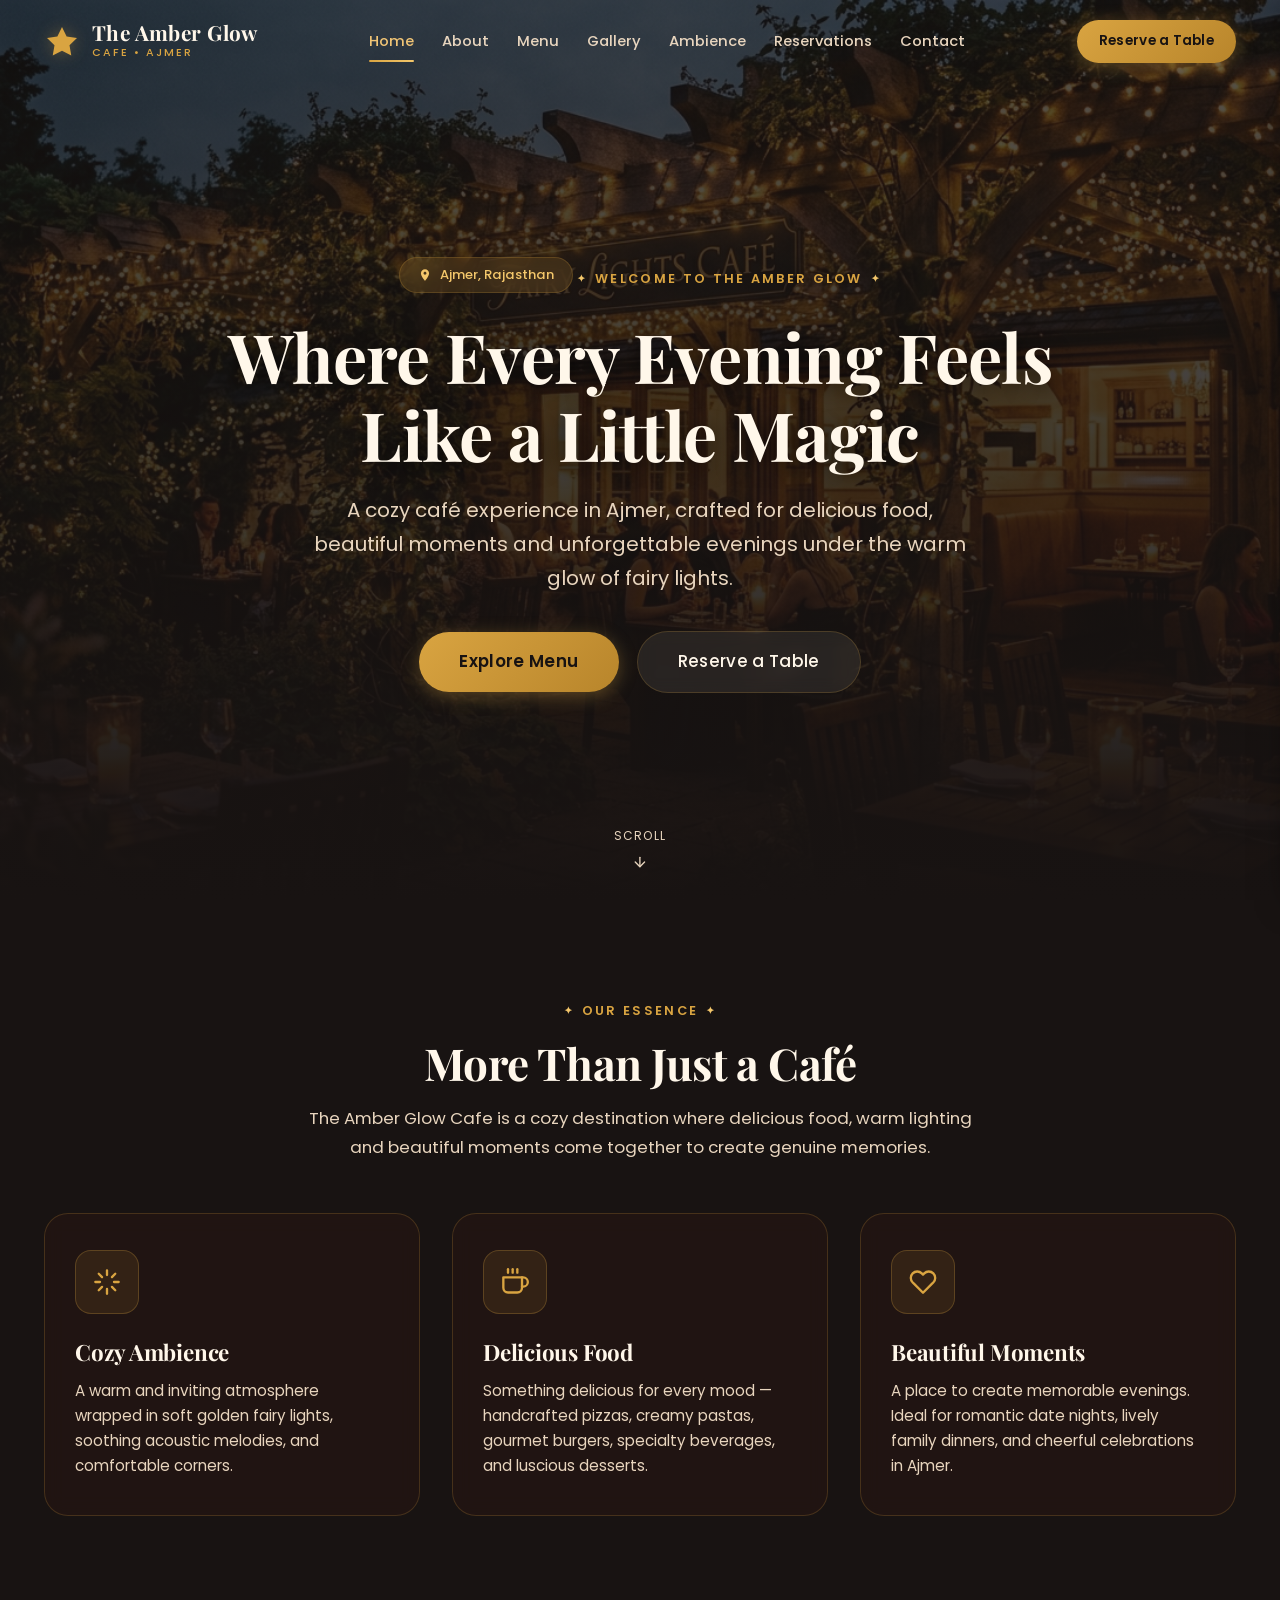
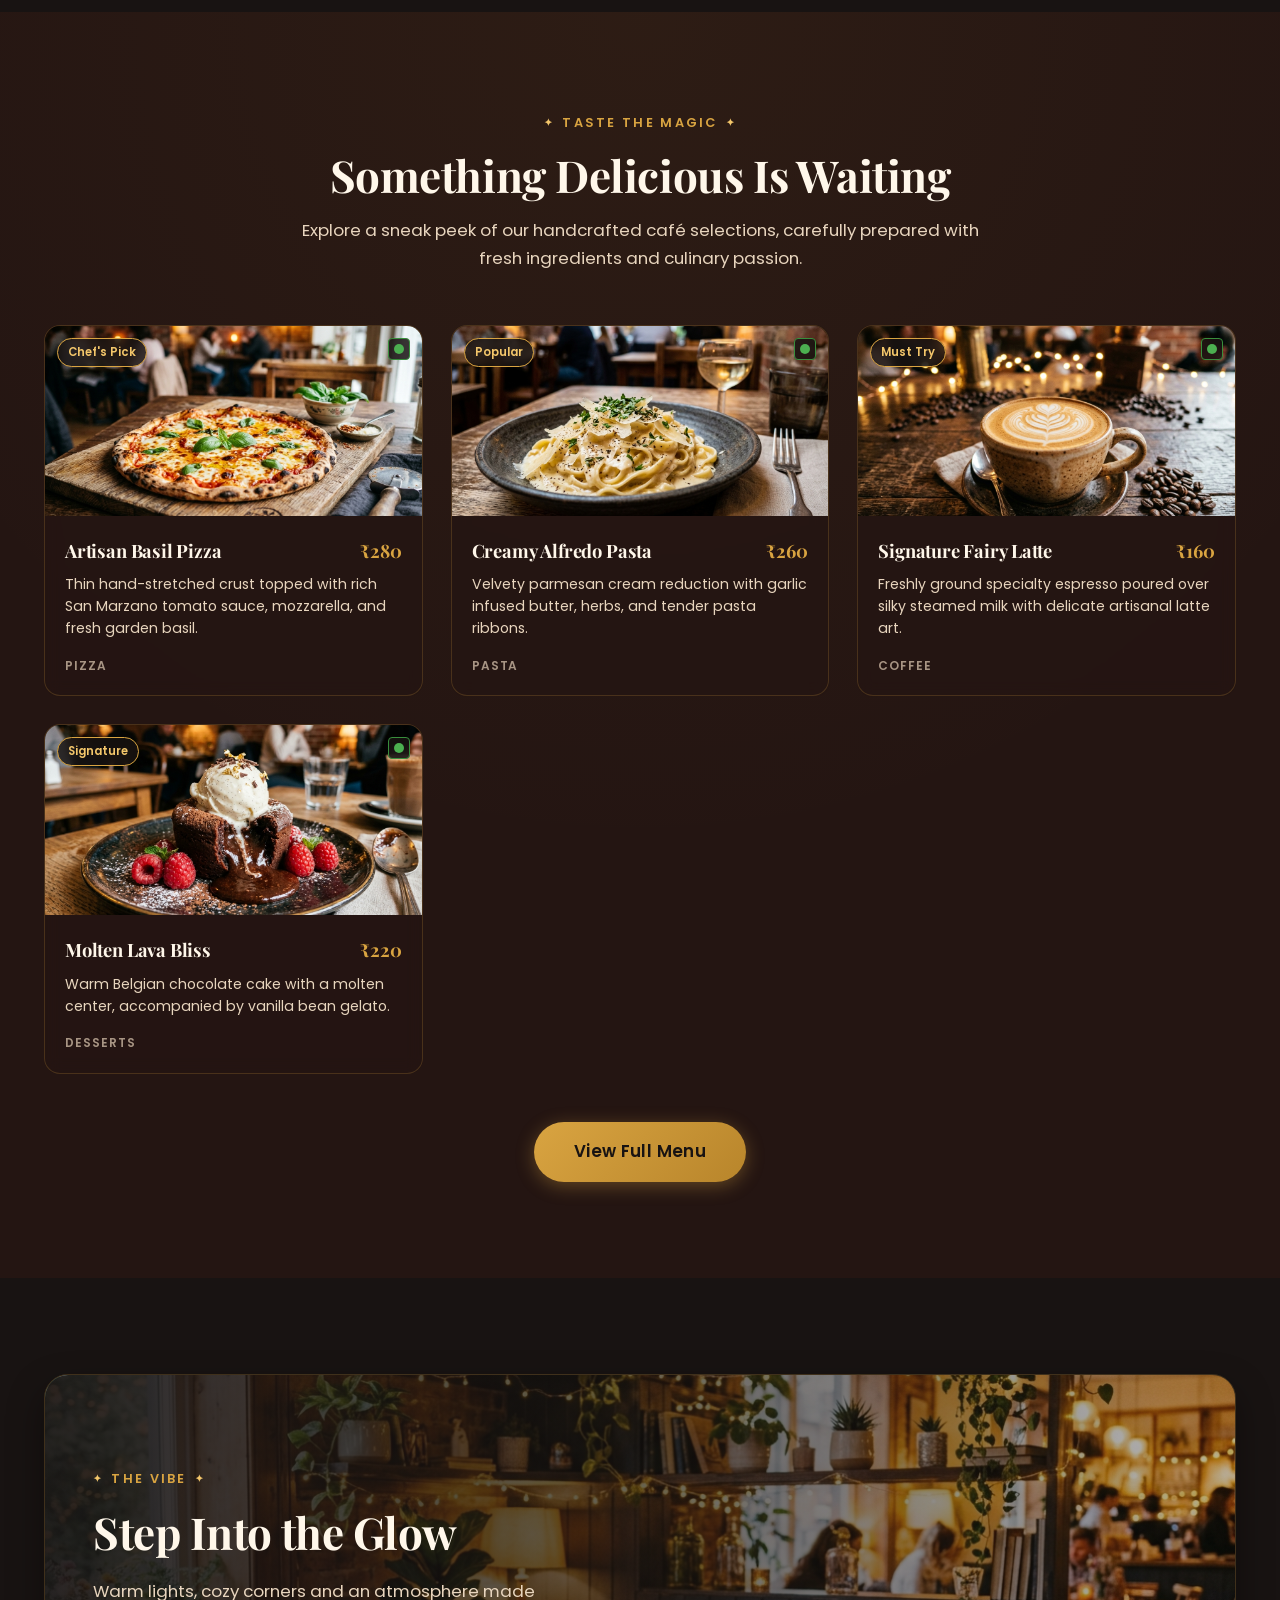
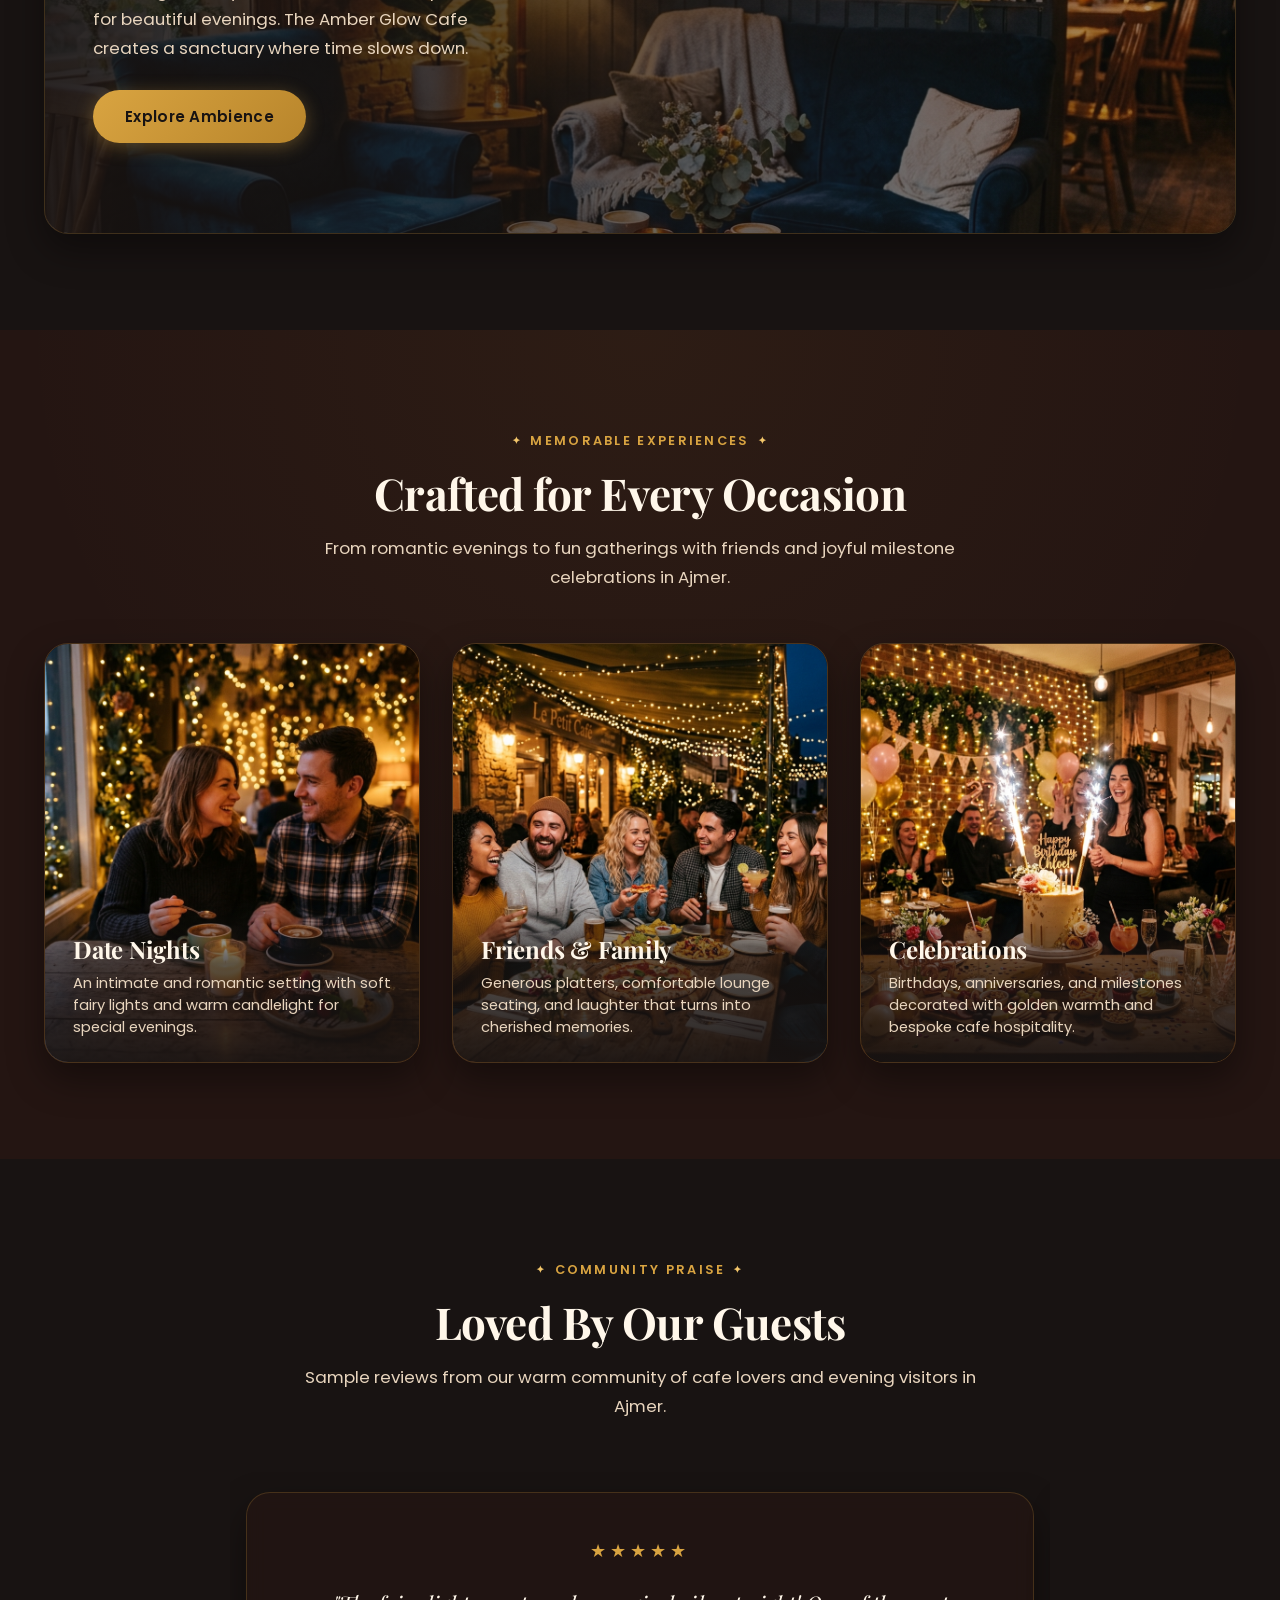
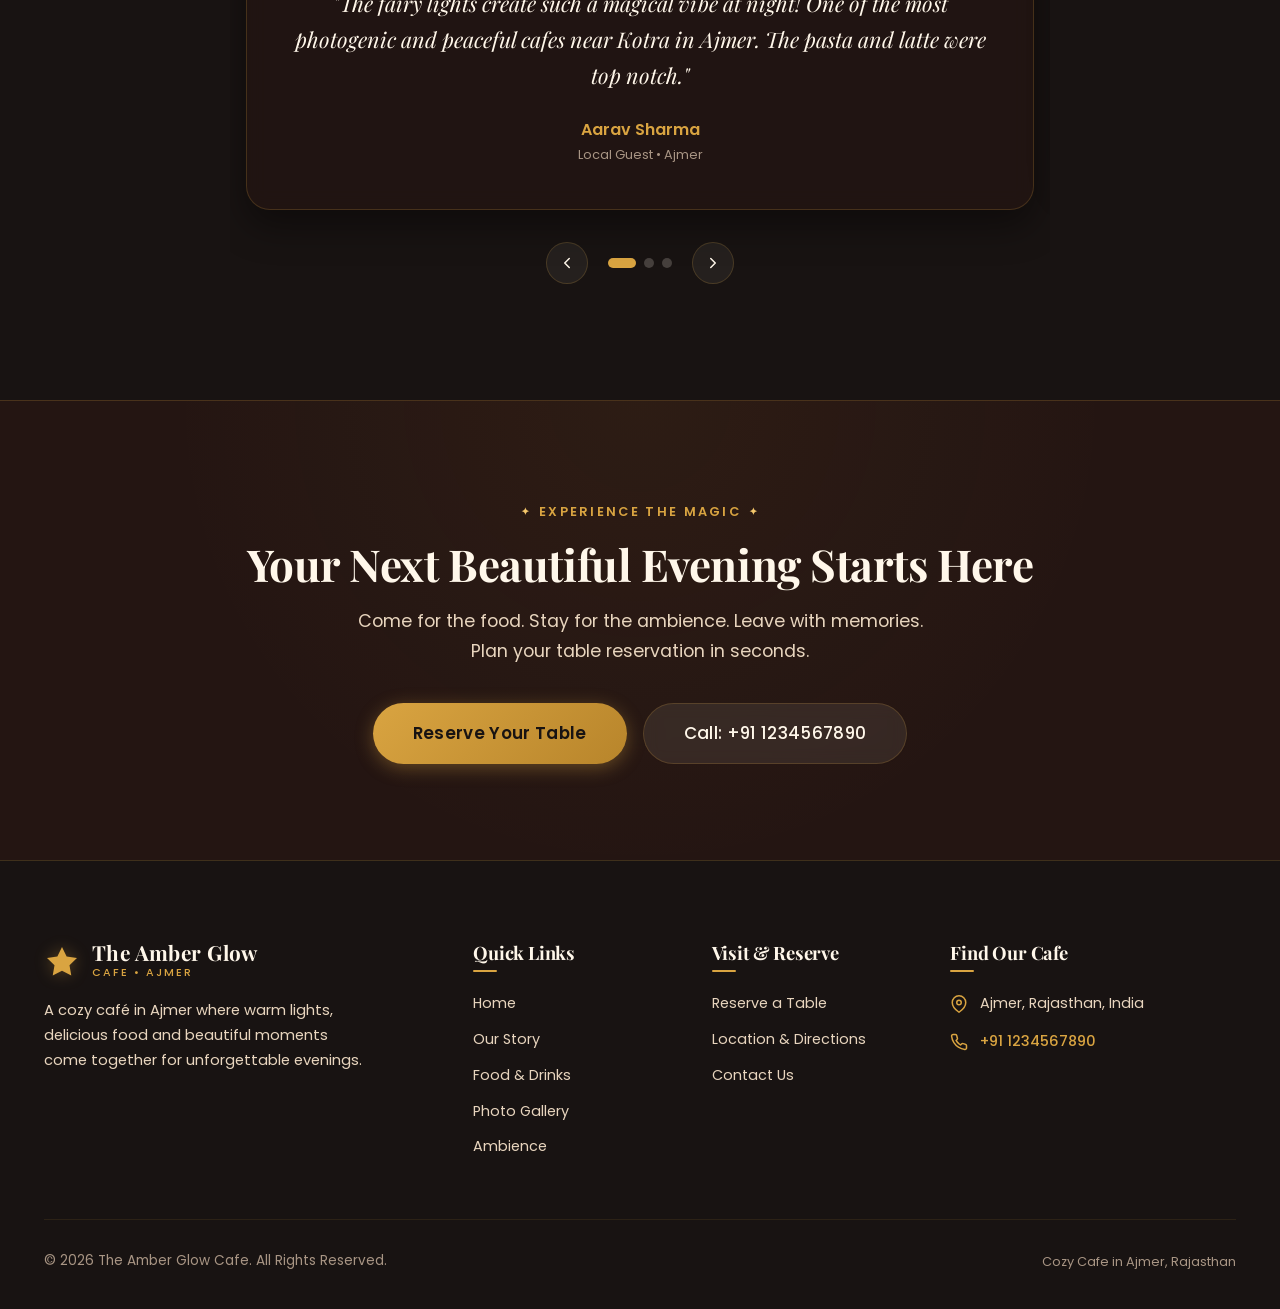
==== commit 294e5a6d: "Add files via upload" ====
--- a/index.html
+++ b/index.html
@@ -3,13 +3,13 @@
 <head>
     <meta charset="UTF-8">
     <meta name="viewport" content="width=device-width, initial-scale=1.0">
-    <title>Fairy Lights House Cafe Ajmer | Cozy Cafe in Ajmer</title>
-    <meta name="description" content="Welcome to Fairy Lights House Cafe Ajmer. A cozy, romantic cafe in Ajmer offering warm fairy light ambience, delicious artisan food, specialty coffee, and unforgettable evenings.">
+    <title>The Amber Glow Cafe | Cozy Cafe in Ajmer</title>
+    <meta name="description" content="Welcome to The Amber Glow Cafe. A cozy, romantic cafe in Ajmer offering warm fairy light ambience, delicious artisan food, specialty coffee, and unforgettable evenings.">
     <link rel="canonical" href="https://fairylightscafe.example.com/">
     
     <!-- Open Graph Tags -->
     <meta property="og:type" content="website">
-    <meta property="og:title" content="Fairy Lights House Cafe Ajmer | Cozy Cafe in Ajmer">
+    <meta property="og:title" content="The Amber Glow Cafe | Cozy Cafe in Ajmer">
     <meta property="og:description" content="Where every evening feels like magic. Enjoy delicious food, specialty coffee and warm fairy lights in Ajmer, Rajasthan.">
     <meta property="og:image" content="assets/images/hero-cafe.jpg">
     <meta property="og:url" content="https://fairylightscafe.example.com/">
@@ -22,12 +22,12 @@
     {
       "@context": "https://schema.org",
       "@type": "CafeOrCoffeeShop",
-      "name": "Fairy Lights House Cafe Ajmer",
-      "telephone": "+918955716377",
+      "name": "The Amber Glow Cafe",
+      "telephone": "+911234567890",
       "image": "assets/images/hero-cafe.jpg",
       "address": {
         "@type": "PostalAddress",
-        "streetAddress": "Near Reliance Tower, Samrat School, Tiwari Flour Mill, Pasand Nagar Kotra, Haribhau Upadhyay Nagar",
+        "streetAddress": "Ajmer, Rajasthan",
         "addressLocality": "Ajmer",
         "addressRegion": "Rajasthan",
         "postalCode": "305004",
@@ -47,12 +47,12 @@
     <header>
         <nav class="navbar" aria-label="Main Navigation">
             <div class="container nav-container">
-                <a href="index.html" class="nav-brand" aria-label="Fairy Lights House Cafe Home">
+                <a href="index.html" class="nav-brand" aria-label="The Amber Glow Cafe Home">
                     <svg class="nav-logo-icon" viewBox="0 0 24 24" fill="currentColor">
                         <path d="M12 2L15.09 8.26L22 9.27L17 14.14L18.18 21.02L12 17.77L5.82 21.02L7 14.14L2 9.27L8.91 8.26L12 2Z"/>
                     </svg>
                     <div class="nav-brand-text">
-                        <span class="nav-brand-title">Fairy Lights House</span>
+                        <span class="nav-brand-title">The Amber Glow</span>
                         <span class="nav-brand-subtitle">Cafe • Ajmer</span>
                     </div>
                 </a>
@@ -92,7 +92,7 @@
         </div>
         <div class="mobile-nav-cta">
             <a href="reservations.html" class="btn btn-primary" style="width: 100%;">Reserve a Table</a>
-            <a href="tel:+918955716377" class="btn btn-secondary" style="width: 100%;">Call: +91 89557 16377</a>
+            <a href="tel:+911234567890" class="btn btn-secondary" style="width: 100%;">Call: +91 1234567890</a>
         </div>
     </div>
 
@@ -106,7 +106,7 @@
                     <svg width="14" height="14" viewBox="0 0 24 24" fill="currentColor"><path d="M12 2C8.13 2 5 5.13 5 9c0 5.25 7 13 7 13s7-7.75 7-13c0-3.87-3.13-7-7-7zm0 9.5c-1.38 0-2.5-1.12-2.5-2.5s1.12-2.5 2.5-2.5 2.5 1.12 2.5 2.5-1.12 2.5-2.5 2.5z"/></svg>
                     Ajmer, Rajasthan
                 </div>
-                <div class="section-tag reveal reveal-delay-1">WELCOME TO FAIRY LIGHTS HOUSE</div>
+                <div class="section-tag reveal reveal-delay-1">WELCOME TO THE AMBER GLOW</div>
                 <h1 class="hero-title reveal reveal-delay-2">Where Every Evening Feels Like a Little Magic</h1>
                 <p class="hero-desc reveal reveal-delay-3">
                     A cozy café experience in Ajmer, crafted for delicious food, beautiful moments and unforgettable evenings under the warm glow of fairy lights.
@@ -129,7 +129,7 @@
                     <div class="section-tag">OUR ESSENCE</div>
                     <h2>More Than Just a Café</h2>
                     <p>
-                        Fairy Lights House Cafe Ajmer is a cozy destination where delicious food, warm lighting and beautiful moments come together to create genuine memories.
+                        The Amber Glow Cafe is a cozy destination where delicious food, warm lighting and beautiful moments come together to create genuine memories.
                     </p>
                 </div>
 
@@ -251,14 +251,14 @@
             <div class="container">
                 <div class="ambience-spotlight reveal">
                     <div class="ambience-spotlight-bg">
-                        <img src="assets/images/cozy-corner.jpg" alt="Cozy evening fairy lights corner in Fairy Lights House Cafe" loading="lazy">
+                        <img src="assets/images/cozy-corner.jpg" alt="Cozy evening fairy lights corner in The Amber Glow Cafe" loading="lazy">
                     </div>
                     <div class="ambience-spotlight-overlay"></div>
                     <div class="ambience-spotlight-content">
                         <div class="section-tag">THE VIBE</div>
                         <h2>Step Into the Glow</h2>
                         <p style="margin: 18px 0 28px; font-size: 1.05rem;">
-                            Warm lights, cozy corners and an atmosphere made for beautiful evenings. Fairy Lights House Cafe creates a sanctuary where time slows down.
+                            Warm lights, cozy corners and an atmosphere made for beautiful evenings. The Amber Glow Cafe creates a sanctuary where time slows down.
                         </p>
                         <a href="ambience.html" class="btn btn-primary">Explore Ambience</a>
                     </div>
@@ -277,7 +277,7 @@
 
                 <div class="grid-3">
                     <div class="moment-card reveal">
-                        <img src="assets/images/date-night.jpg" alt="Romantic date night at Fairy Lights House Cafe Ajmer" loading="lazy">
+                        <img src="assets/images/date-night.jpg" alt="Romantic date night at The Amber Glow Cafe" loading="lazy">
                         <div class="moment-card-overlay">
                             <h3 class="moment-card-title">Date Nights</h3>
                             <p class="moment-card-desc">An intimate and romantic setting with soft fairy lights and warm candlelight for special evenings.</p>
@@ -285,7 +285,7 @@
                     </div>
 
                     <div class="moment-card reveal reveal-delay-1">
-                        <img src="assets/images/friends-cafe.jpg" alt="Friends gathering at Fairy Lights House Cafe" loading="lazy">
+                        <img src="assets/images/friends-cafe.jpg" alt="Friends gathering at The Amber Glow Cafe" loading="lazy">
                         <div class="moment-card-overlay">
                             <h3 class="moment-card-title">Friends & Family</h3>
                             <p class="moment-card-desc">Generous platters, comfortable lounge seating, and laughter that turns into cherished memories.</p>
@@ -293,7 +293,7 @@
                     </div>
 
                     <div class="moment-card reveal reveal-delay-2">
-                        <img src="assets/images/celebration.jpg" alt="Celebrations and birthdays at Fairy Lights House Cafe" loading="lazy">
+                        <img src="assets/images/celebration.jpg" alt="Celebrations and birthdays at The Amber Glow Cafe" loading="lazy">
                         <div class="moment-card-overlay">
                             <h3 class="moment-card-title">Celebrations</h3>
                             <p class="moment-card-desc">Birthdays, anniversaries, and milestones decorated with golden warmth and bespoke cafe hospitality.</p>
@@ -374,7 +374,7 @@
                 </p>
                 <div style="display: flex; justify-content: center; gap: 16px; flex-wrap: wrap;">
                     <a href="reservations.html" class="btn btn-primary btn-lg">Reserve Your Table</a>
-                    <a href="tel:+918955716377" class="btn btn-secondary btn-lg">Call: +91 89557 16377</a>
+                    <a href="tel:+911234567890" class="btn btn-secondary btn-lg">Call: +91 1234567890</a>
                 </div>
             </div>
         </section>
@@ -390,7 +390,7 @@
                             <path d="M12 2L15.09 8.26L22 9.27L17 14.14L18.18 21.02L12 17.77L5.82 21.02L7 14.14L2 9.27L8.91 8.26L12 2Z"/>
                         </svg>
                         <div class="nav-brand-text">
-                            <span class="nav-brand-title">Fairy Lights House</span>
+                            <span class="nav-brand-title">The Amber Glow</span>
                             <span class="nav-brand-subtitle">Cafe • Ajmer</span>
                         </div>
                     </a>
@@ -423,17 +423,17 @@
                     <h4>Find Our Cafe</h4>
                     <div class="footer-contact-item">
                         <svg width="18" height="18" viewBox="0 0 24 24" fill="none" stroke="currentColor" stroke-width="2" stroke-linecap="round" stroke-linejoin="round"><path d="M21 10c0 7-9 13-9 13s-9-6-9-13a9 9 0 0 1 18 0z"></path><circle cx="12" cy="10" r="3"></circle></svg>
-                        <span>Near Reliance Tower, Samrat School, Tiwari Flour Mill, Pasand Nagar Kotra, Haribhau Upadhyay Nagar, Ajmer, Rajasthan 305004</span>
+                        <span>Ajmer, Rajasthan, India</span>
                     </div>
                     <div class="footer-contact-item">
                         <svg width="18" height="18" viewBox="0 0 24 24" fill="none" stroke="currentColor" stroke-width="2" stroke-linecap="round" stroke-linejoin="round"><path d="M22 16.92v3a2 2 0 0 1-2.18 2 19.79 19.79 0 0 1-8.63-3.07 19.5 19.5 0 0 1-6-6 19.79 19.79 0 0 1-3.07-8.67A2 2 0 0 1 4.11 2h3a2 2 0 0 1 2 1.72 12.84 12.84 0 0 0 .7 2.81 2 2 0 0 1-.45 2.11L8.09 9.91a16 16 0 0 0 6 6l1.27-1.27a2 2 0 0 1 2.11-.45 12.84 12.84 0 0 0 2.81.7A2 2 0 0 1 22 16.92z"></path></svg>
-                        <a href="tel:+918955716377" style="color: var(--gold); font-weight: 500;">+91 89557 16377</a>
+                        <a href="tel:+911234567890" style="color: var(--gold); font-weight: 500;">+91 1234567890</a>
                     </div>
                 </div>
             </div>
 
             <div class="footer-bottom">
-                <div>© 2026 Fairy Lights House Cafe Ajmer. All Rights Reserved.</div>
+                <div>© 2026 The Amber Glow Cafe. All Rights Reserved.</div>
                 <div style="font-size: 0.8rem;">Cozy Cafe in Ajmer, Rajasthan</div>
             </div>
         </div>
@@ -442,11 +442,11 @@
     <!-- Fixed Floating Mobile Action Bar (<768px) -->
     <aside class="mobile-action-bar" aria-label="Quick Actions">
         <div class="mobile-action-grid">
-            <a href="tel:+918955716377" class="mobile-action-btn">
+            <a href="tel:+911234567890" class="mobile-action-btn">
                 <svg viewBox="0 0 24 24" fill="none" stroke="currentColor" stroke-width="2" stroke-linecap="round" stroke-linejoin="round"><path d="M22 16.92v3a2 2 0 0 1-2.18 2 19.79 19.79 0 0 1-8.63-3.07 19.5 19.5 0 0 1-6-6 19.79 19.79 0 0 1-3.07-8.67A2 2 0 0 1 4.11 2h3a2 2 0 0 1 2 1.72 12.84 12.84 0 0 0 .7 2.81 2 2 0 0 1-.45 2.11L8.09 9.91a16 16 0 0 0 6 6l1.27-1.27a2 2 0 0 1 2.11-.45 12.84 12.84 0 0 0 2.81.7A2 2 0 0 1 22 16.92z"></path></svg>
                 <span>Call</span>
             </a>
-            <a href="https://www.google.com/maps/search/?api=1&query=Near+Reliance+Tower+Samrat+School+Tiwari+Flour+Mill+Pasand+Nagar+Kotra+Haribhau+Upadhyay+Nagar+Ajmer+Rajasthan+305004+India" target="_blank" rel="noopener noreferrer" class="mobile-action-btn">
+            <a href="https://www.google.com/maps/search/?api=1&query=Ajmer+Rajasthan+India" target="_blank" rel="noopener noreferrer" class="mobile-action-btn">
                 <svg viewBox="0 0 24 24" fill="none" stroke="currentColor" stroke-width="2" stroke-linecap="round" stroke-linejoin="round"><polygon points="3 11 22 2 13 21 11 13 3 11"></polygon></svg>
                 <span>Directions</span>
             </a>
--- a/css/style.css
+++ b/css/style.css
@@ -1,5 +1,5 @@
 /* ==========================================================================
-   FAIRY LIGHTS HOUSE CAFE AJMER — OFFICIAL STYLESHEET
+   THE AMBER GLOW CAFE AJMER — OFFICIAL STYLESHEET
    Warm • Elegant • Cozy • Premium • Magical
    ========================================================================== */
 
